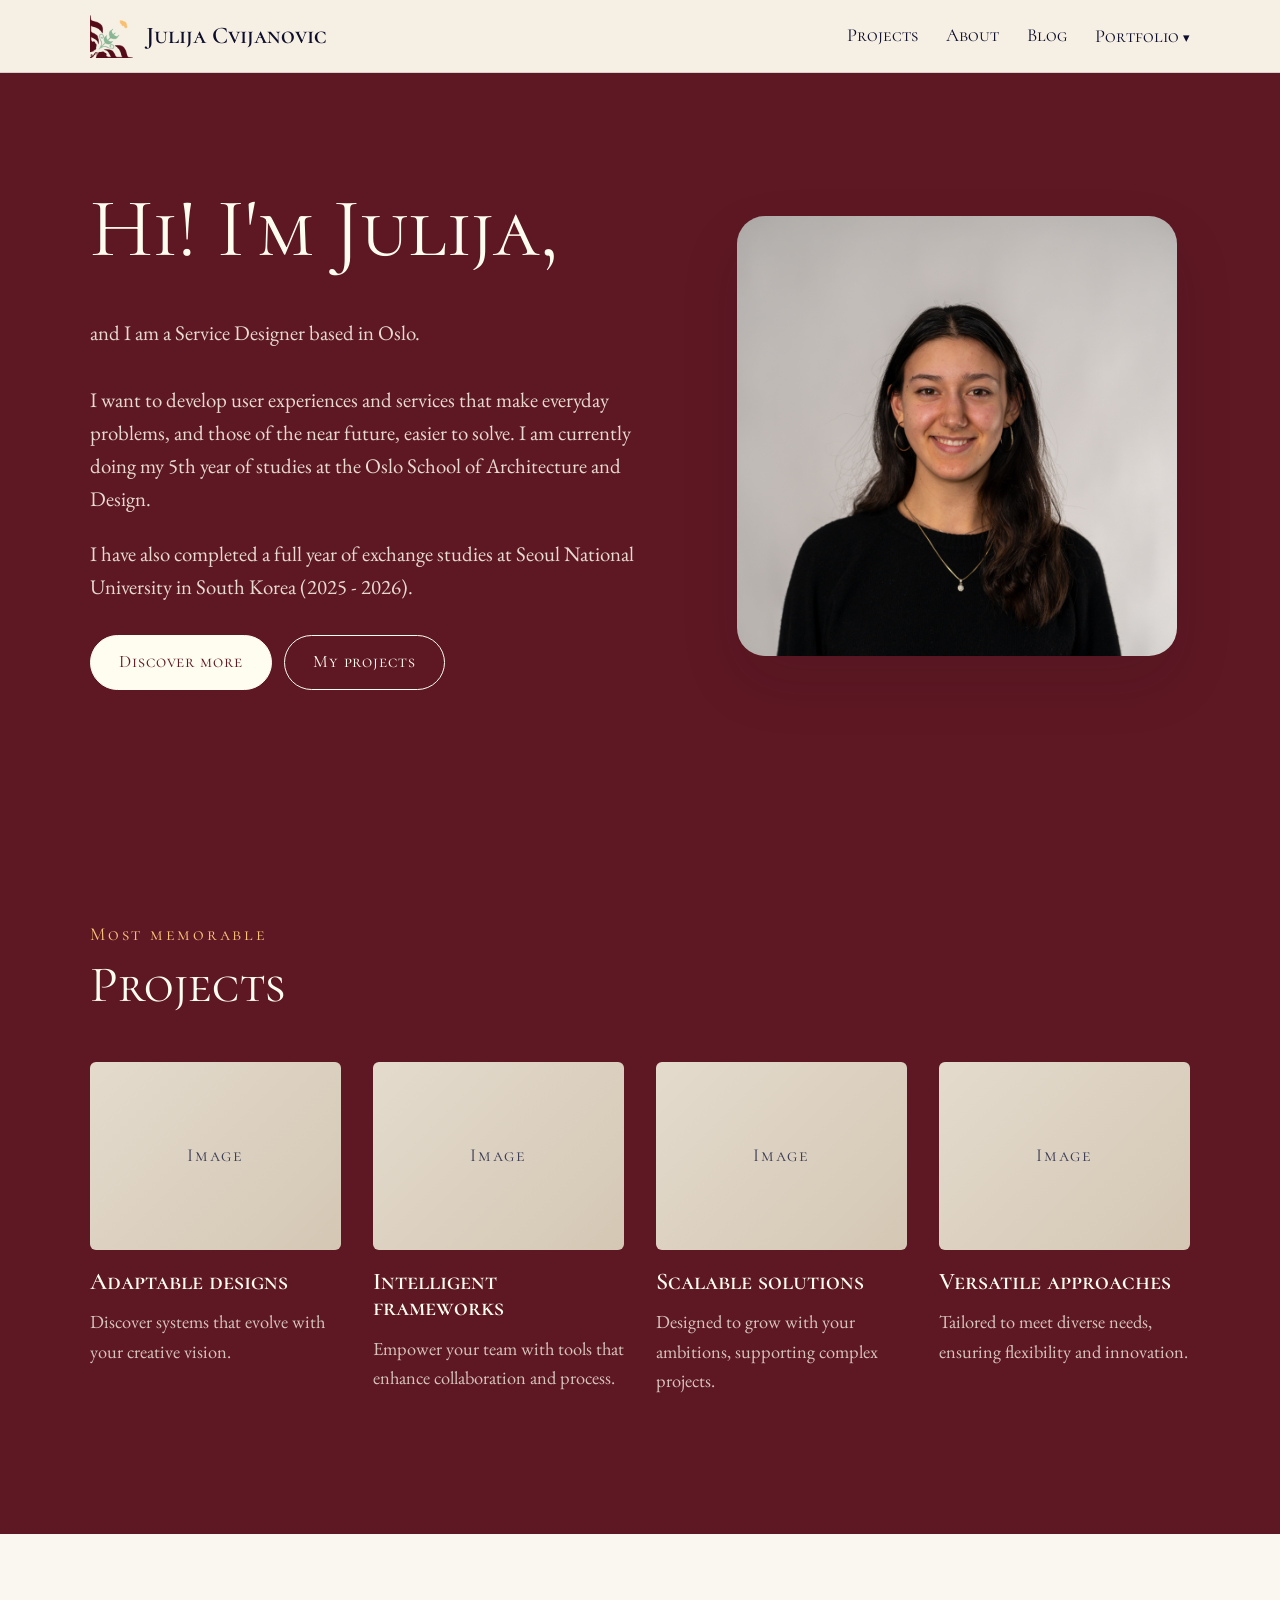
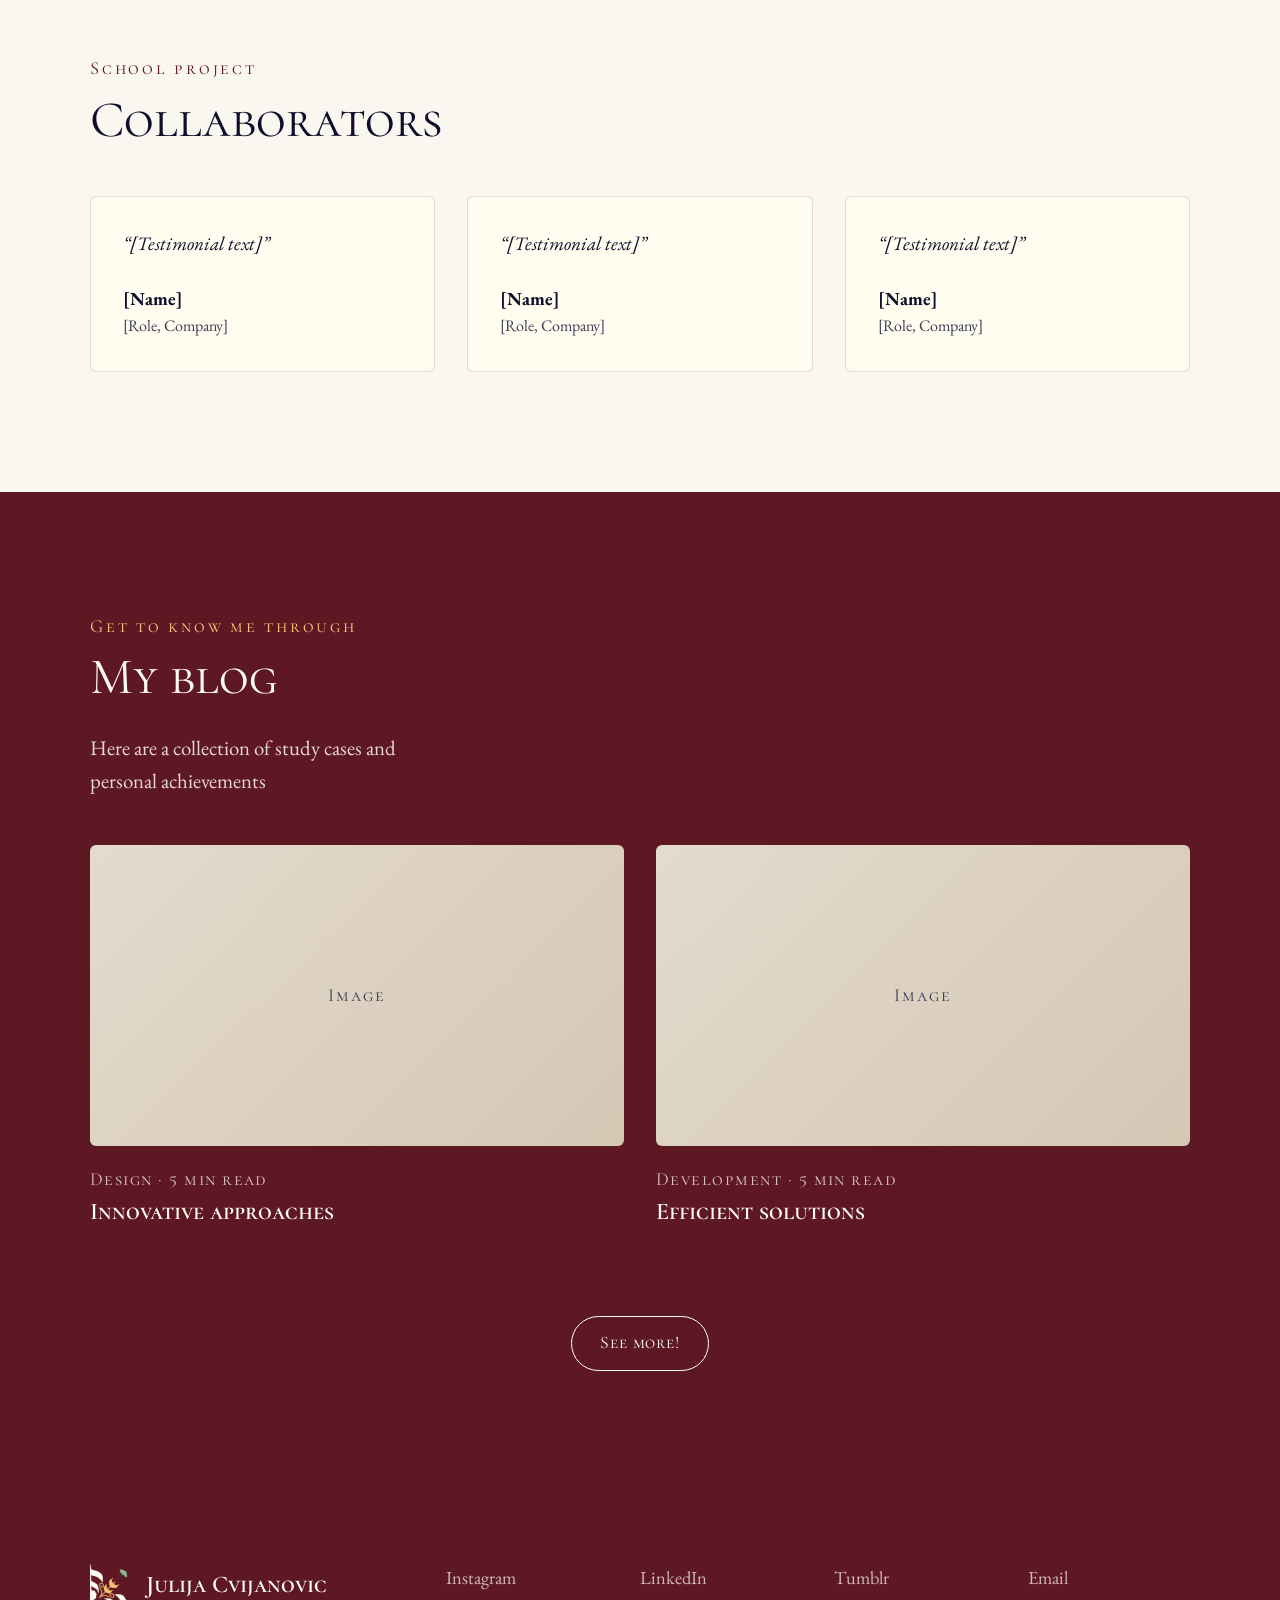
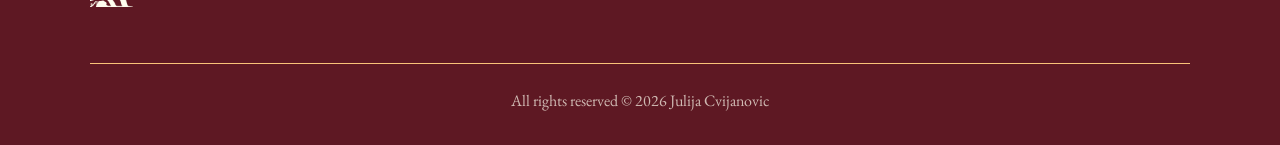
==== index.html @ ca5da6e6 "Homepage changes" ====
<!DOCTYPE html>
<html lang="en">

<head>
  <title>Julija Cvijanovic | Portfolio 2026</title>
  <meta charset="utf-8" />
  <meta name="viewport" content="width=device-width, initial-scale=1.0">
  <link rel="stylesheet" type="text/css" href="assets/style.css">
  <link href="https://fonts.googleapis.com/css2?family=Cormorant+SC:wght@300;400;600&family=EB+Garamond:ital,wght@0,400;0,600;1,400&display=swap" rel="stylesheet">
</head>

<body>

  <!-- NAVIGATION -->
  <header class="nav">
    <div class="container nav__inner">
      <a href="index.html" class="brand-block">
        <img src="assets/details/JUCA_Logo-Transp-Fjerdedel.png" alt="Juca logo" class="brand-mark" />
        <span class="brand-name">Julija Cvijanovic</span>
      </a>

      <button class="nav__toggle" aria-label="Open menu" aria-expanded="false" onclick="toggleMenu(this)">
        <span></span><span></span>
      </button>

      <nav class="nav__menu" id="nav-menu">
        <a href="project.html">Projects</a>
        <a href="#about">About</a>
        <a href="#blog">Blog</a>
        <div class="dropdown">
          <button class="dropdown__toggle" onclick="toggleDropdown(this)" aria-expanded="false">Portfolio <span class="caret">&#9662;</span></button>
          <div class="dropdown__list">
            <a href="#projects">Overview</a>
            <a href="#" onclick="requestDownload(); return false;">Download PDF</a>
          </div>
        </div>
      </nav>
    </div>
  </header>

  <main>

    <!-- HERO -->
    <section class="hero section--dark" id="about">
      <div class="container hero__grid">
        <div class="hero__text">
          <h1>Hi! I'm Julija,</h1>
          <p class="lead">and I am a Service Designer based in Oslo. 
            <br>
            <br>
            I want to develop user experiences and services 
            that make everyday problems, and those of the 
            near future, easier to solve. I am currently 
            doing my 5th year of studies at the Oslo School 
            of Architecture and Design. 
          </p>

          <p class="lead">I have also completed a full year of 
            exchange studies at Seoul National University 
            in South Korea (2025 - 2026).
          </p>
          <div class="btn-row">
            <a href="#projects" class="btn btn--dark">Discover more</a>
            <a href="project.html" class="btn btn--outline">My projects</a>
          </div>
        </div>
        <div class="hero__media">
          <div class="intro-portrait">
            <img src="assets/details/julijacvijanovic_photo.jpg" alt="Julija Cvijanovic" />
          </div>
        </div>
      </div>
    </section>

    <!-- PROJECTS -->
    <section class="section section--dark" id="projects">
      <div class="container">
        <p class="eyebrow">Most memorable</p>
        <h2>Projects</h2>
      
        <div class="card-grid card-grid--4">
          <article class="card">
            <div class="placeholder placeholder--card"><span>Image</span></div>
            <h3>Adaptable designs</h3>
            <p>Discover systems that evolve with your creative vision.</p>
          </article>
          <article class="card">
            <div class="placeholder placeholder--card"><span>Image</span></div>
            <h3>Intelligent frameworks</h3>
            <p>Empower your team with tools that enhance collaboration and process.</p>
          </article>
          <article class="card">
            <div class="placeholder placeholder--card"><span>Image</span></div>
            <h3>Scalable solutions</h3>
            <p>Designed to grow with your ambitions, supporting complex projects.</p>
          </article>
          <article class="card">
            <div class="placeholder placeholder--card"><span>Image</span></div>
            <h3>Versatile approaches</h3>
            <p>Tailored to meet diverse needs, ensuring flexibility and innovation.</p>
          </article>
        </div>
      </div>
    </section>

    <!-- COLLABORATOR OVERVIEW -->
    <section class="section section--tint">
      <div class="container">
        <p class="eyebrow">School project</p>
        <h2>Collaborators</h2>

        <div class="card-grid card-grid--3">
          <figure class="quote">
            <blockquote>&ldquo;[Testimonial text]&rdquo;</blockquote>
            <figcaption><strong>[Name]</strong><span>[Role, Company]</span></figcaption>
          </figure>
          <figure class="quote">
            <blockquote>&ldquo;[Testimonial text]&rdquo;</blockquote>
            <figcaption><strong>[Name]</strong><span>[Role, Company]</span></figcaption>
          </figure>
          <figure class="quote">
            <blockquote>&ldquo;[Testimonial text]&rdquo;</blockquote>
            <figcaption><strong>[Name]</strong><span>[Role, Company]</span></figcaption>
          </figure>
        </div>
      </div>
    </section>

    <!-- BLOG -->
    <section class="section section--dark" id="blog">
      <div class="container">
        <p class="eyebrow">Get to know me through</p>
        <h2>My blog</h2>
        <p class="lead">Here are a collection of study cases and personal achievements</p>

        <div class="card-grid card-grid--2">
          <article class="card card--article">
            <div class="placeholder placeholder--wide"><span>Image</span></div>
            <p class="meta">Design &middot; 5 min read</p>
            <h3>Innovative approaches</h3>
            <a href="#" class="link-arrow">Discover &rarr;</a>
          </article>
          <article class="card card--article">
            <div class="placeholder placeholder--wide"><span>Image</span></div>
            <p class="meta">Development &middot; 5 min read</p>
            <h3>Efficient solutions</h3>
            <a href="#" class="link-arrow">Explore &rarr;</a>
          </article>
        </div>

        <div class="btn-row btn-row--center">
          <a href="#blog" class="btn btn--outline">See more!</a>
        </div>
      </div>
    </section>

  </main>

  <!-- FOOTER -->
  <footer class="footer">
    <div class="container">
      <div class="footer__grid">
        <div>
          <a href="index.html" class="brand-block">
            <img src="assets/details/JUCA_Logo-Transp-Fjerdedel_W.png" alt="Juca logo" class="brand-mark" />
            <span class="brand-name">Julija Cvijanovic</span>
          </a>
        </div>
        <div>
          <a href="https://www.instagram.com/studiojuca/" target="_blank" rel="noopener noreferrer">Instagram</a>
        </div>
        <div>
          <a href="https://www.linkedin.com/in/julijacvijanovic/" target="_blank" rel="noopener noreferrer">LinkedIn</a>
        </div>
        <div>
          <a href="https://www.tumblr.com/blog/julicvijanovicstudio/" target="_blank" rel="noopener noreferrer">Tumblr</a>
        </div>
        <div>
          <a href="mailto:cvijanovicjulija@gmail.com">Email</a>
        </div>
      </div>

      <div class="footer__bottom">
        <p>All rights reserved &copy; 2026 Julija Cvijanovic</p>
      </div>
    </div>
  </footer>

  <script src="assets/script.js"></script>
</body>
</html>
---- assets/style.css ----
/* ========== TOKENS ========== */
:root {
  --chocolate-cosmos: #5E1823;
  --ivory: #FFFDEF;
  --goldilocks: #F9C379;
  --frozenwater: #BCD6BD;
  --onyx: #0E0E2C;
  --onyx-light: #3E3E56;
  --paper: #f6efe4;
  --panel: rgba(255, 255, 255, 0.42);
  --line: rgba(23, 27, 44, 0.14);
  --shadow: rgba(25, 19, 21, 0.12);
  --font-heading: 'Cormorant SC', Georgia, serif;
  --font-body: 'EB Garamond', Georgia, serif;

  --radius: 6px;
  --max: 1180px;
  --gutter: clamp(16px, 4vw, 40px);
}

/* ========== BASE ========== */
*, *::before, *::after { box-sizing: border-box; }

html { scroll-behavior: smooth; }

body {
  margin: 0;
  background: var(--paper);
  color: var(--onyx);
  font-family: var(--font-body);
  font-size: 1.15rem;
  line-height: 1.6;
}

img { max-width: 100%; display: block; }

a { color: inherit; }

h1, h2, h3, h4 {
  font-family: var(--font-heading);
  font-weight: 400;
  line-height: 1.1;
  margin: 0 0 0.5em;
}

h1 { font-size: clamp(2.8rem, 7vw, 5.2rem); }
h2 { font-size: clamp(2rem, 4.5vw, 3.2rem); }
h3 { font-size: 1.5rem; font-weight: 600; }
h4 { font-size: 1.1rem; font-weight: 600; letter-spacing: 0.05em; }

p { margin: 0 0 1em; }

.container {
  max-width: var(--max);
  margin: 0 auto;
  padding-inline: var(--gutter);
}

.section { padding-block: clamp(64px, 10vw, 120px); }
.section--tint { background: var(--panel); }

.section--dark {
  background: var(--chocolate-cosmos);
  color: var(--ivory);
}
.section--dark .eyebrow { color: var(--goldilocks); }
.section--dark .card p { color: rgba(255, 253, 239, 0.75); }
.section--dark .lead { color: rgba(255, 253, 239, 0.85); }

.section--dark .btn--dark {
  background: var(--ivory);
  border-color: var(--ivory);
  color: var(--chocolate-cosmos);
}
.section--dark .btn--dark:hover {
  background: var(--goldilocks);
  border-color: var(--goldilocks);
}
.section--dark .btn--outline {
  border-color: var(--ivory);
  color: var(--ivory);
}
.section--dark .btn--outline:hover {
  background: var(--ivory);
  color: var(--chocolate-cosmos);
}

.eyebrow {
  font-family: var(--font-heading);
  letter-spacing: 0.15em;
  color: var(--chocolate-cosmos);
  margin-bottom: 0.5rem;
}

.lead {
  font-size: 1.3rem;
  color: var(--onyx-light);
  max-width: 34ch;
}

/* ========== BUTTONS ========== */
.btn {
  display: inline-block;
  padding: 0.7em 1.6em;
  border-radius: 999px;
  font-family: var(--font-heading);
  font-size: 1.1rem;
  letter-spacing: 0.05em;
  text-decoration: none;
  border: 1px solid var(--onyx);
  transition: background 0.2s, color 0.2s;
}
.btn--dark { background: var(--onyx); color: var(--ivory); }
.btn--dark:hover { background: var(--chocolate-cosmos); border-color: var(--chocolate-cosmos); }
.btn--outline { background: transparent; color: var(--onyx); }
.btn--outline:hover { background: var(--onyx); color: var(--ivory); }

.btn-row { display: flex; flex-wrap: wrap; gap: 12px; margin-top: 2rem; }
.btn-row--center { justify-content: center; margin-top: 3rem; }

.link-arrow {
  font-family: var(--font-heading);
  text-decoration: none;
  color: var(--chocolate-cosmos);
}
.link-arrow:hover { text-decoration: underline; }

/* ========== NAV ========== */
.nav {
  position: sticky;
  top: 0;
  z-index: 10;
  background: rgba(246, 239, 228, 0.92);
  backdrop-filter: blur(8px);
  border-bottom: 1px solid var(--line);
}

.nav__inner {
  display: flex;
  align-items: center;
  justify-content: space-between;
  min-height: 72px;
}

.nav__logo {
  font-family: var(--font-heading);
  font-size: 1.6rem;
  font-weight: 600;
  text-decoration: none;
}

.brand-block {
  display: flex;
  align-items: center;
  gap: 12px;
  text-decoration: none;
  color: var(--onyx);
}

.brand-mark {
  width: 44px;
  height: 44px;
  object-fit: contain;
}

.brand-name {
  font-family: var(--font-heading);
  font-size: 1.5rem;
  font-weight: 600;
  line-height: 1;
}

.brand-block:hover .brand-name { color: var(--chocolate-cosmos); }

.nav__menu {
  display: flex;
  align-items: center;
  gap: 28px;
}

.nav__menu > a:not(.btn),
.dropdown__toggle {
  font-family: var(--font-heading);
  font-size: 1.15rem;
  text-decoration: none;
  background: none;
  border: 0;
  padding: 0;
  cursor: pointer;
  color: var(--onyx);
}
.nav__menu > a:not(.btn):hover,
.dropdown__toggle:hover { color: var(--chocolate-cosmos); }

.nav__cta { font-size: 1rem; padding: 0.5em 1.3em; }

.caret { font-size: 0.7em; }

.dropdown { position: relative; }

.dropdown__list {
  display: none;
  position: absolute;
  top: calc(100% + 12px);
  left: 50%;
  transform: translateX(-50%);
  min-width: 170px;
  background: var(--ivory);
  border: 1px solid var(--line);
  border-radius: var(--radius);
  padding: 8px 0;
  box-shadow: 0 10px 30px var(--shadow);
}
.dropdown.is-open .dropdown__list { display: block; }

.dropdown__list a {
  display: block;
  padding: 8px 18px;
  text-decoration: none;
}
.dropdown__list a:hover { background: var(--panel); }

.nav__toggle {
  display: none;
  background: none;
  border: 0;
  width: 36px;
  height: 36px;
  cursor: pointer;
  padding: 0;
}
.nav__toggle span {
  display: block;
  height: 1.5px;
  background: var(--onyx);
  margin: 7px 4px;
  transition: transform 0.2s;
}
.nav__toggle[aria-expanded="true"] span:first-child { transform: translateY(4.5px) rotate(45deg); }
.nav__toggle[aria-expanded="true"] span:last-child { transform: translateY(-4px) rotate(-45deg); }

/* ========== HERO ========== */
.hero { padding-block: clamp(56px, 9vw, 110px); }

.hero__grid {
  display: grid;
  grid-template-columns: 1.2fr 1fr;
  align-items: center;
  gap: clamp(32px, 6vw, 80px);
}

.tags {
  list-style: none;
  padding: 0;
  margin: 1.5rem 0 0;
  display: flex;
  flex-wrap: wrap;
  gap: 10px;
}
.tags li {
  font-family: var(--font-heading);
  padding: 0.25em 1em;
  border: 1px solid var(--line);
  border-radius: 999px;
  color: var(--onyx-light);
}

.intro-portrait {
  display: flex;
  justify-content: center;
}

.intro-portrait img {
  width: 440px;
  max-width: 100%;
  border-radius: 28px;
  box-shadow: 0 26px 60px var(--shadow);
}

/* ========== PLACEHOLDERS (swap for <img>) ========== */
.placeholder {
  display: grid;
  place-items: center;
  background: linear-gradient(135deg, #e4dbcd, #d4c7b4);
  border-radius: var(--radius);
  color: var(--onyx-light);
  font-family: var(--font-heading);
  letter-spacing: 0.1em;
}
.placeholder--phone {
  aspect-ratio: 9 / 16;
  max-width: 320px;
  margin-inline: auto;
  border-radius: 36px;
  border: 10px solid var(--onyx);
}
.placeholder--card { aspect-ratio: 4 / 3; margin-bottom: 1.2rem; }
.placeholder--wide { aspect-ratio: 16 / 9; margin-bottom: 1.2rem; }

/* ========== CARDS ========== */
.card-grid {
  display: grid;
  gap: clamp(20px, 3vw, 32px);
  margin-top: 3rem;
}
.card-grid--4 { grid-template-columns: repeat(4, 1fr); }
.card-grid--3 { grid-template-columns: repeat(3, 1fr); }
.card-grid--2 { grid-template-columns: repeat(2, 1fr); }

.card p { color: var(--onyx-light); }

.meta {
  font-family: var(--font-heading);
  letter-spacing: 0.08em;
  color: var(--chocolate-cosmos);
  margin-bottom: 0.3rem;
}

/* ========== TESTIMONIALS ========== */
.quote {
  margin: 0;
  padding: 2rem;
  background: var(--ivory);
  border-radius: var(--radius);
  border: 1px solid var(--line);
  display: flex;
  flex-direction: column;
  justify-content: space-between;
  gap: 1.5rem;
}
.quote blockquote {
  margin: 0;
  font-style: italic;
  font-size: 1.2rem;
}
.quote figcaption { display: flex; flex-direction: column; }
.quote figcaption span { color: var(--onyx-light); font-size: 1rem; }

/* ========== FOOTER ========== */
.footer {
  background: var(--chocolate-cosmos);
  color: var(--paper);
  padding-block: 72px 32px;
}

.footer__grid {
  display: grid;
  grid-template-columns: 2fr repeat(4, 1fr);
  gap: 32px;
}
.footer__grid a:not(.brand-block) {
  display: block;
  text-decoration: none;
  color: rgba(255, 253, 239, 0.7);
  margin-bottom: 0.4rem;
}
.footer__grid a:hover { color: var(--ivory); }

.footer__col--right { text-align: right; }

.footer .brand-block { color: var(--ivory); }
.footer .brand-block:hover .brand-name { color: var(--goldilocks); }

.footer__bottom {
  display: flex;
  flex-direction: column;
  align-items: center;
  text-align: center;
  gap: 16px;
  margin-top: 56px;
  padding-top: 24px;
  border-top: 1px solid var(--goldilocks);
  font-size: 1rem;
  color: rgba(255, 253, 239, 0.7);
}
.footer__bottom p { margin: 0; }

.socials { display: flex; flex-wrap: wrap; justify-content: center; gap: 20px; }
.socials a { text-decoration: none; }
.socials a:hover { color: var(--ivory); }

/* ========== PROJECT PAGE ========== */
.project-hero { padding-block: clamp(48px, 8vw, 96px) 0; }
.project-hero .link-arrow { display: inline-block; margin-bottom: 2rem; }
.project-hero .lead { max-width: 46ch; }
.hero__text .lead { max-width: none; }

.project-meta {
  display: grid;
  grid-template-columns: repeat(4, 1fr);
  gap: 24px;
  margin: 3rem 0;
  padding-top: 1.5rem;
  border-top: 1px solid var(--line);
}
.project-meta dt {
  font-family: var(--font-heading);
  letter-spacing: 0.1em;
  color: var(--chocolate-cosmos);
}
.project-meta dd { margin: 0; }

.placeholder--cover { aspect-ratio: 16 / 8; }
.placeholder--square { aspect-ratio: 1; }

.feature-grid {
  display: grid;
  grid-template-columns: repeat(3, 1fr);
  gap: 40px 32px;
  margin-top: 3rem;
}
.feature {
  padding-top: 1.2rem;
  border-top: 1px solid var(--line);
}
.feature__num {
  display: block;
  font-family: var(--font-heading);
  color: var(--chocolate-cosmos);
  margin-bottom: 0.6rem;
}
.feature p { color: var(--onyx-light); }

.gallery {
  display: grid;
  grid-template-columns: repeat(4, 1fr);
  gap: 16px;
  margin-top: 3rem;
}

.gallery--mosaic {
  grid-template-columns: 2fr 1fr 1fr;
  grid-template-rows: repeat(2, minmax(180px, 22vw));
}
.gallery--mosaic > :first-child { grid-row: span 2; }
.gallery--mosaic > :last-child { grid-column: span 2; }

.split {
  display: grid;
  grid-template-columns: 1.4fr 1fr;
  align-items: end;
  gap: 32px;
  margin-bottom: 3rem;
}

.next-project {
  border-top: 1px solid var(--line);
}
.next-project__link {
  display: block;
  padding-block: clamp(48px, 8vw, 96px);
  text-decoration: none;
}
.next-project__title {
  display: block;
  font-family: var(--font-heading);
  font-size: clamp(2rem, 5vw, 3.6rem);
  transition: color 0.2s;
}
.next-project__link:hover .next-project__title { color: var(--chocolate-cosmos); }

/* ========== RESPONSIVE ========== */
@media (max-width: 960px) {
  .card-grid--4 { grid-template-columns: repeat(2, 1fr); }
  .card-grid--3 { grid-template-columns: 1fr; }
  .feature-grid { grid-template-columns: repeat(2, 1fr); }
  .gallery { grid-template-columns: repeat(2, 1fr); }
  .project-meta { grid-template-columns: repeat(2, 1fr); }
  .footer__grid { grid-template-columns: repeat(3, 1fr); }
  .footer__grid > div:first-child { grid-column: 1 / -1; }
}

@media (max-width: 760px) {
  .nav__toggle { display: block; }

  .nav__menu {
    display: none;
    position: absolute;
    top: 100%;
    left: 0;
    right: 0;
    flex-direction: column;
    align-items: flex-start;
    gap: 18px;
    padding: 24px var(--gutter) 32px;
    background: var(--paper);
    border-bottom: 1px solid var(--line);
  }
  .nav__menu.is-open { display: flex; }

  .dropdown__list {
    position: static;
    transform: none;
    box-shadow: none;
    margin-top: 8px;
  }

  .hero__grid,
  .split,
  .card-grid--2 { grid-template-columns: 1fr; }

  .gallery--mosaic {
    grid-template-columns: 1fr 1fr;
    grid-template-rows: none;
    grid-auto-rows: 160px;
  }
  .gallery--mosaic > :first-child { grid-row: span 1; grid-column: span 2; }
}

@media (max-width: 480px) {
  .card-grid--4,
  .feature-grid { grid-template-columns: 1fr; }
  .footer__grid { grid-template-columns: 1fr 1fr; }
}
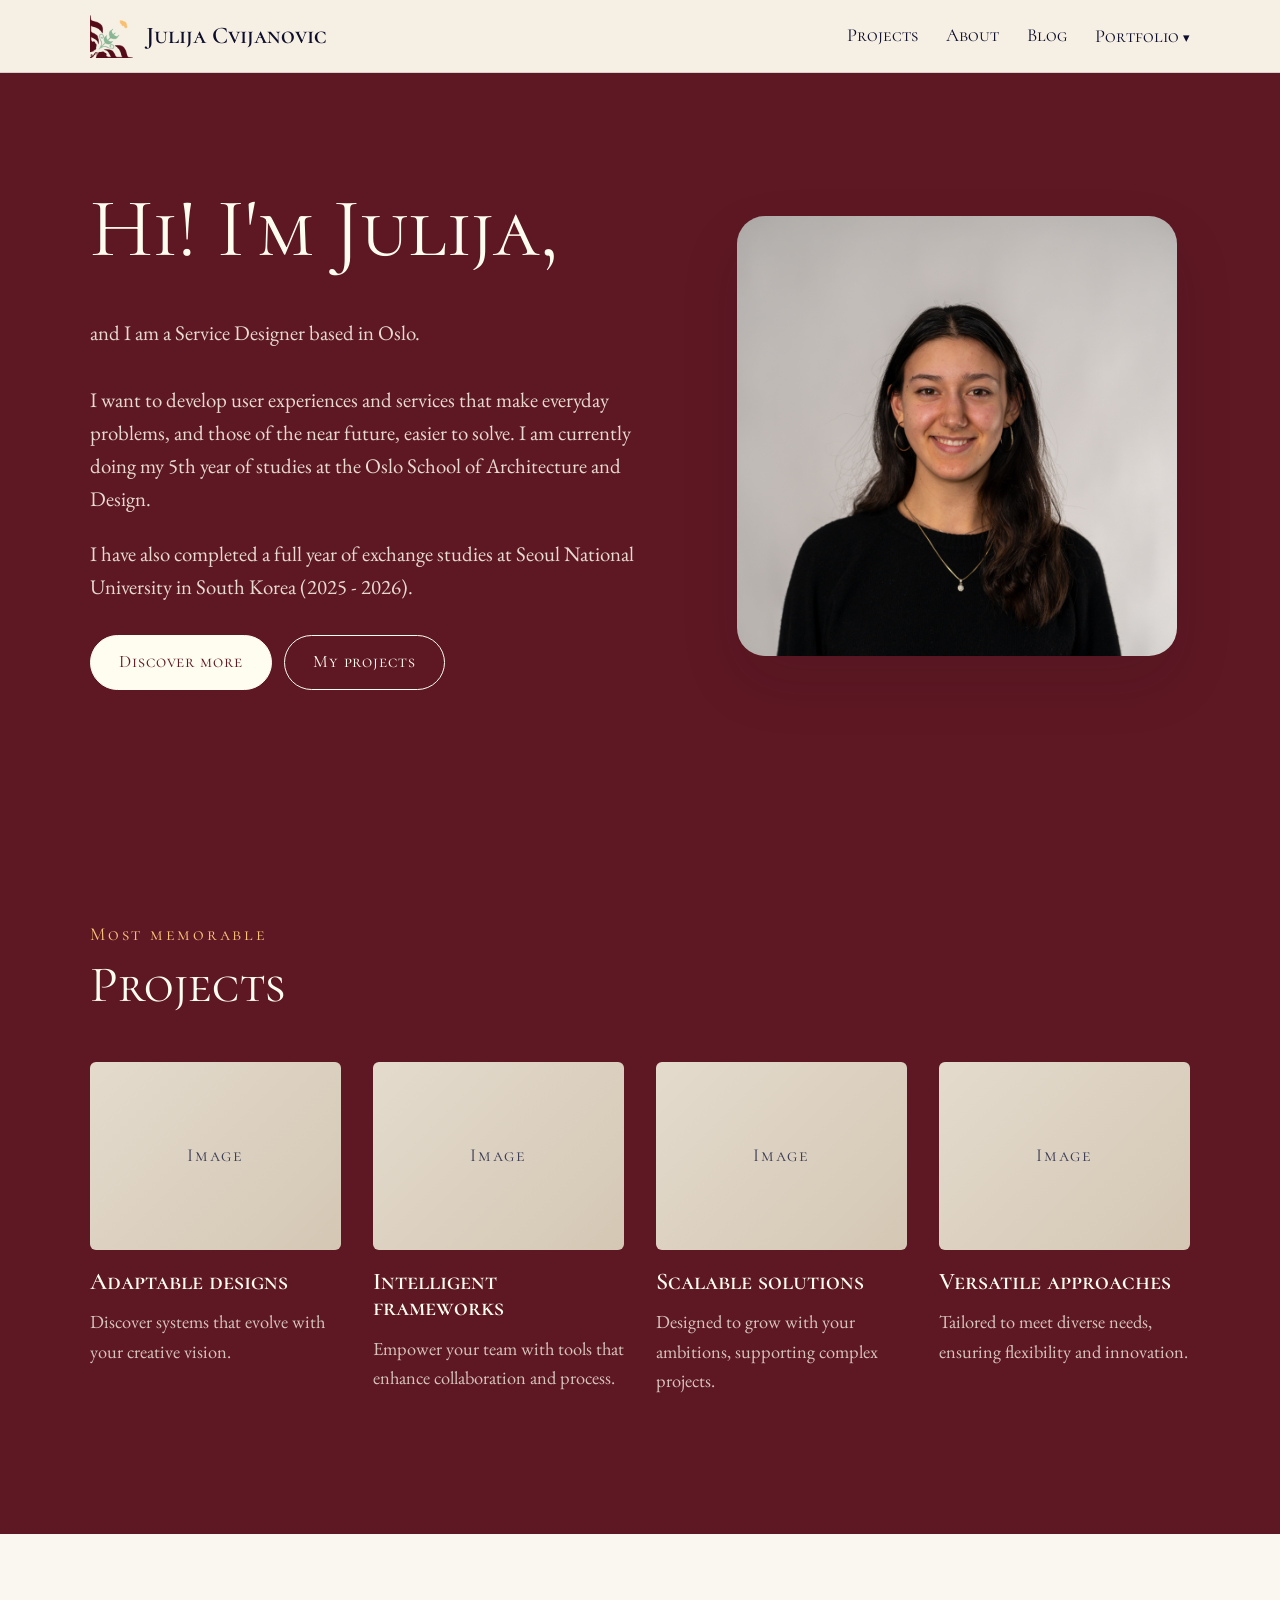
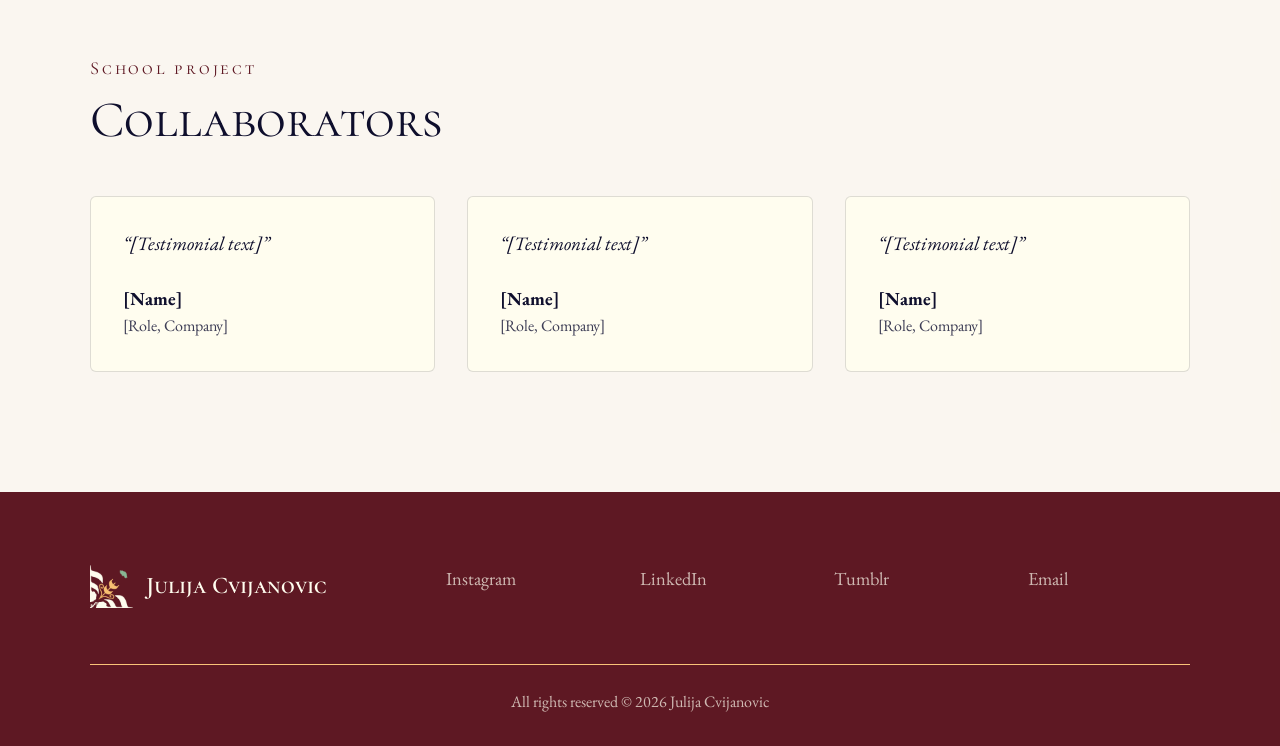
==== commit f9cd1b8d: "Homepage changes" ====
--- a/index.html
+++ b/index.html
@@ -126,7 +126,9 @@
       </div>
     </section>
 
+    
     <!-- BLOG -->
+    <!-- 
     <section class="section section--dark" id="blog">
       <div class="container">
         <p class="eyebrow">Get to know me through</p>
@@ -152,7 +154,8 @@
           <a href="#blog" class="btn btn--outline">See more!</a>
         </div>
       </div>
-    </section>
+    </section> 
+    -->
 
   </main>
 
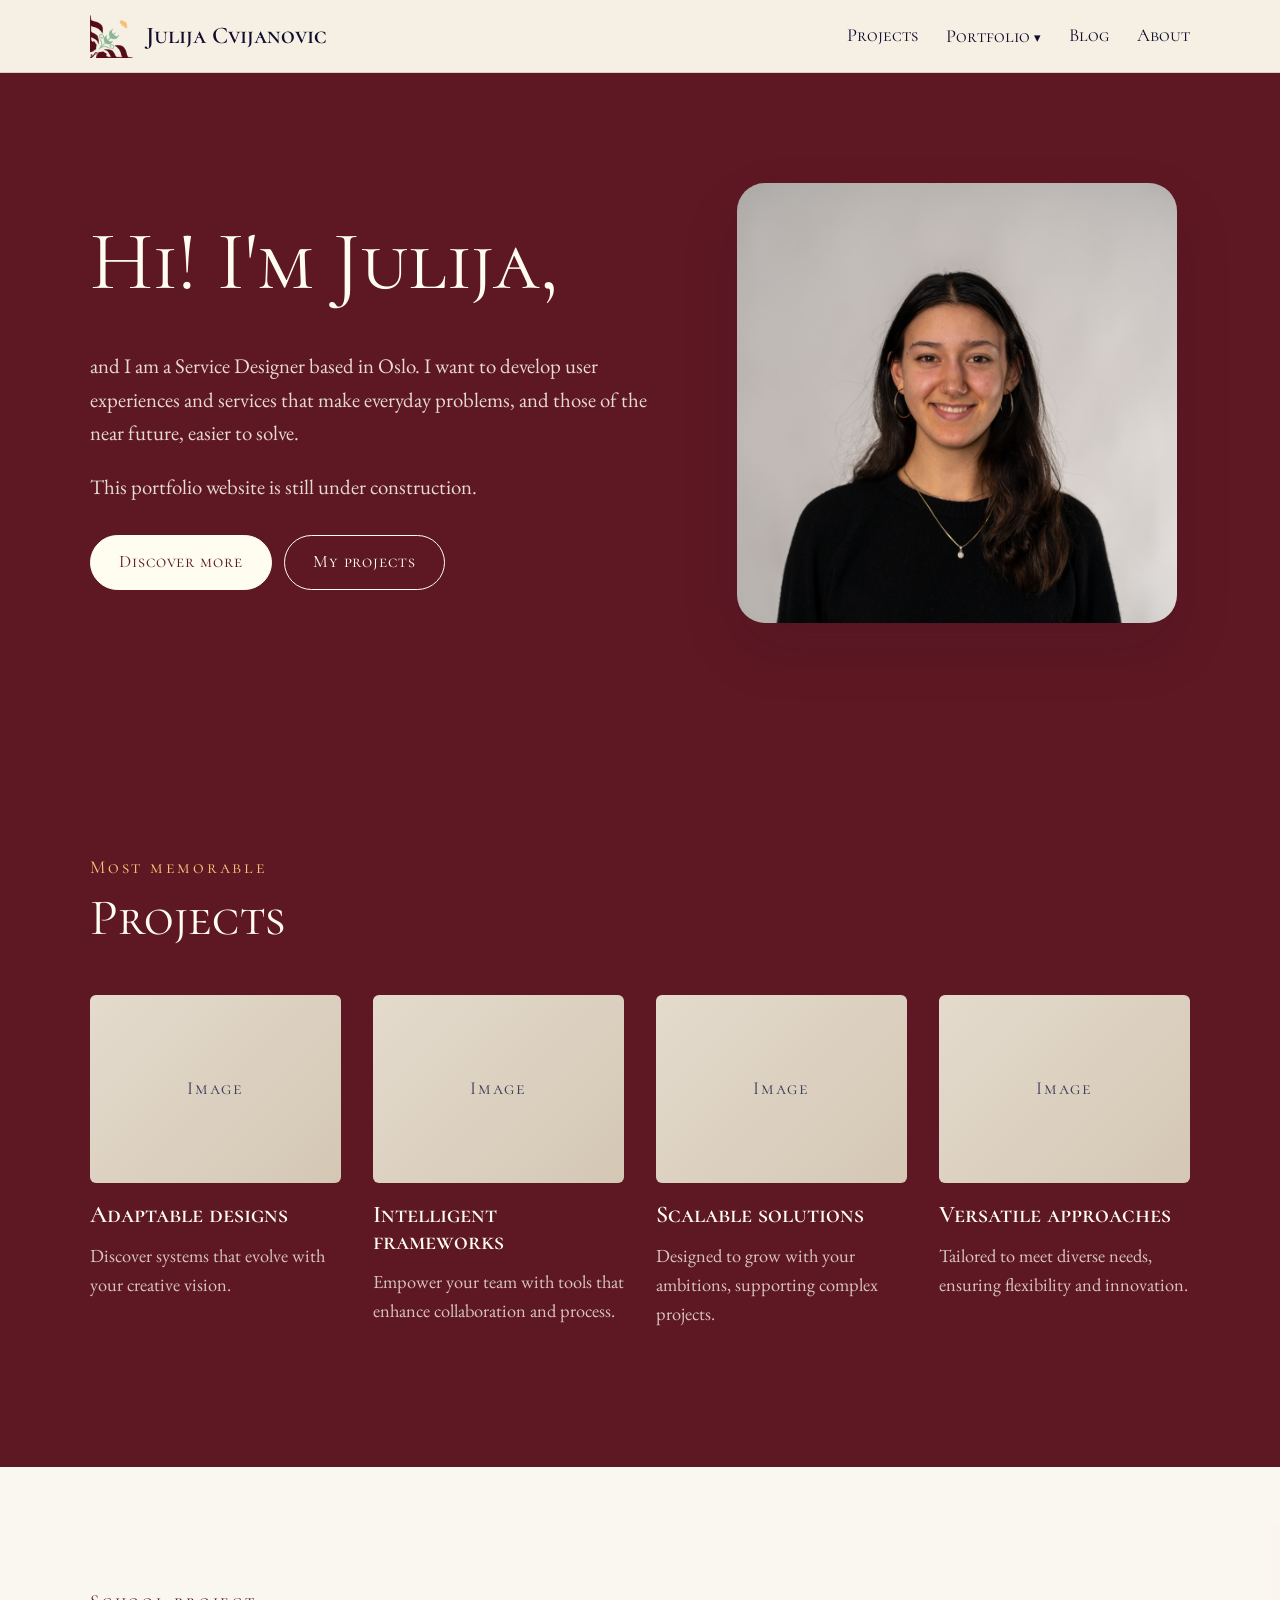
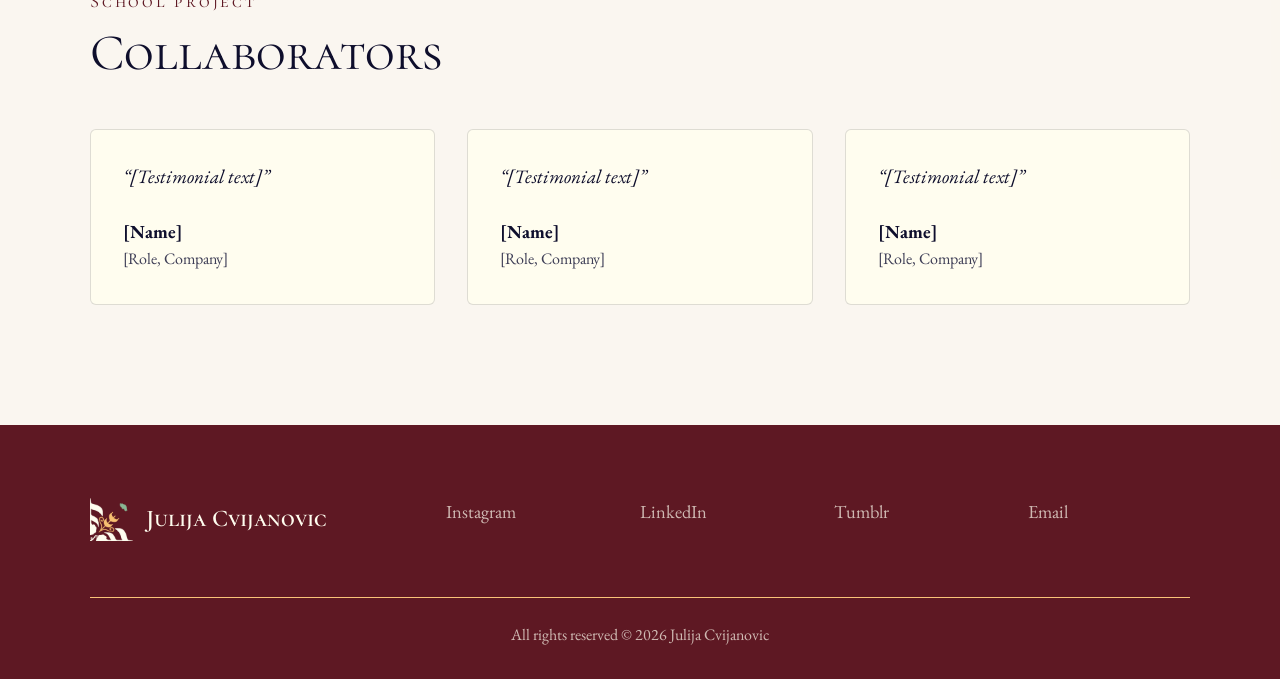
==== commit 9216a8c7: "Project sites" ====
--- a/index.html
+++ b/index.html
@@ -24,9 +24,7 @@
       </button>
 
       <nav class="nav__menu" id="nav-menu">
-        <a href="project.html">Projects</a>
-        <a href="#about">About</a>
-        <a href="#blog">Blog</a>
+        <a href="projectoverview.html">Projects</a>
         <div class="dropdown">
           <button class="dropdown__toggle" onclick="toggleDropdown(this)" aria-expanded="false">Portfolio <span class="caret">&#9662;</span></button>
           <div class="dropdown__list">
@@ -34,6 +32,8 @@
             <a href="#" onclick="requestDownload(); return false;">Download PDF</a>
           </div>
         </div>
+        <a href="#blog">Blog</a>
+        <a href="#about">About</a>
       </nav>
     </div>
   </header>
@@ -45,23 +45,18 @@
       <div class="container hero__grid">
         <div class="hero__text">
           <h1>Hi! I'm Julija,</h1>
-          <p class="lead">and I am a Service Designer based in Oslo. 
-            <br>
-            <br>
+          <p class="lead">and I am a Service Designer based in Oslo.
             I want to develop user experiences and services 
             that make everyday problems, and those of the 
-            near future, easier to solve. I am currently 
-            doing my 5th year of studies at the Oslo School 
-            of Architecture and Design. 
+            near future, easier to solve. 
           </p>
 
-          <p class="lead">I have also completed a full year of 
-            exchange studies at Seoul National University 
-            in South Korea (2025 - 2026).
+          <p class="lead">This portfolio website is still 
+            under construction.
           </p>
           <div class="btn-row">
             <a href="#projects" class="btn btn--dark">Discover more</a>
-            <a href="project.html" class="btn btn--outline">My projects</a>
+            <a href="projectoverview.html" class="btn btn--outline">My projects</a>
           </div>
         </div>
         <div class="hero__media">
--- a/assets/style.css
+++ b/assets/style.css
@@ -66,6 +66,9 @@
 .section--dark .eyebrow { color: var(--goldilocks); }
 .section--dark .card p { color: rgba(255, 253, 239, 0.75); }
 .section--dark .lead { color: rgba(255, 253, 239, 0.85); }
+.section--dark .feature { border-top-color: rgba(255, 253, 239, 0.2); }
+.section--dark .feature__num { color: var(--goldilocks); }
+.section--dark .feature p { color: rgba(255, 253, 239, 0.75); }
 
 .section--dark .btn--dark {
   background: var(--ivory);
@@ -383,6 +386,7 @@
 .project-hero { padding-block: clamp(48px, 8vw, 96px) 0; }
 .project-hero .link-arrow { display: inline-block; margin-bottom: 2rem; }
 .project-hero .lead { max-width: 46ch; }
+.project-hero--spaced { padding-bottom: clamp(24px, 4vw, 48px); }
 .hero__text .lead { max-width: none; }
 
 .project-meta {
@@ -421,6 +425,32 @@
 }
 .feature p { color: var(--onyx-light); }
 
+/* Project blocks as links (only those with an href react on hover) */
+a.feature {
+  display: block;
+  text-decoration: none;
+  color: inherit;
+}
+a.feature .placeholder,
+a.feature img { transition: transform 0.3s, box-shadow 0.3s; }
+a.feature h3 { transition: color 0.2s; }
+
+a.feature[href]:hover .placeholder,
+a.feature[href]:hover img {
+  transform: translateY(-4px);
+  box-shadow: 0 14px 30px var(--shadow);
+}
+a.feature[href]:hover h3 { color: var(--chocolate-cosmos); }
+.section--dark a.feature[href]:hover h3 { color: var(--goldilocks); }
+a.feature[href]:focus-visible {
+  outline: 2px solid var(--goldilocks);
+  outline-offset: 6px;
+}
+
+/* Space above the line matches the space between the line and the image (1.2rem) */
+.section--projects { padding-top: 1.2rem; }
+.section--projects .feature-grid { margin-top: 0; }
+
 .gallery {
   display: grid;
   grid-template-columns: repeat(4, 1fr);
@@ -434,6 +464,39 @@
 }
 .gallery--mosaic > :first-child { grid-row: span 2; }
 .gallery--mosaic > :last-child { grid-column: span 2; }
+
+/* ========== CAROUSEL ========== */
+.carousel {
+  overflow: hidden;
+  margin-top: 3rem;
+}
+
+.carousel__track {
+  display: flex;
+  width: max-content;
+  animation: carousel-scroll 45s linear infinite;
+}
+.carousel:hover .carousel__track { animation-play-state: paused; }
+
+/* Each mosaic is one panel; padding-right matches the 16px gap between images */
+.carousel .gallery--mosaic {
+  flex: 0 0 auto;
+  width: min(760px, 85vw);
+  margin: 0;
+  padding-right: 16px;
+  grid-template-columns: 2fr 1fr 1fr;
+  grid-template-rows: repeat(2, clamp(130px, 18vw, 210px));
+}
+.carousel .gallery--mosaic > :first-child { grid-row: span 2; grid-column: auto; }
+
+@keyframes carousel-scroll {
+  to { transform: translateX(-50%); }
+}
+
+@media (prefers-reduced-motion: reduce) {
+  .carousel { overflow-x: auto; }
+  .carousel__track { animation: none; }
+}
 
 .split {
   display: grid;
@@ -458,12 +521,113 @@
   transition: color 0.2s;
 }
 .next-project__link:hover .next-project__title { color: var(--chocolate-cosmos); }
+
+/* ========== CASE STUDY ========== */
+/* Label on the left, content on the right */
+.cs-row {
+  display: grid;
+  grid-template-columns: minmax(180px, 1fr) 2.4fr;
+  gap: clamp(24px, 5vw, 72px);
+  padding-block: 2.5rem;
+  border-top: 1px solid var(--line);
+}
+.cs-row:first-child { border-top: 0; padding-top: 0; }
+.cs-row h2 { font-size: clamp(1.7rem, 3vw, 2.3rem); }
+
+.cs-text { max-width: 62ch; }
+.cs-text p { color: var(--onyx-light); }
+
+.cs-list {
+  margin: 0 0 1em;
+  padding-left: 1.2em;
+  color: var(--onyx-light);
+}
+.cs-list li { margin-bottom: 0.4em; }
+
+/* Text with a small photo beside it */
+.cs-media {
+  display: grid;
+  grid-template-columns: 1.6fr 1fr;
+  align-items: start;
+  gap: clamp(20px, 4vw, 48px);
+}
+.cs-media--reverse .cs-figure { order: -1; }
+
+.cs-figure { margin: 0; }
+.cs-figure figcaption {
+  margin-top: 0.6rem;
+  font-size: 0.95rem;
+  font-style: italic;
+  color: var(--onyx-light);
+}
+
+.placeholder--small { aspect-ratio: 4 / 3; }
+.placeholder--thumb { aspect-ratio: 1; }
+
+/* Row of small photos */
+.cs-thumbs {
+  display: grid;
+  grid-template-columns: repeat(auto-fit, minmax(140px, 1fr));
+  gap: 16px;
+  margin-top: 1.5rem;
+}
+
+/* Numbered insights, text only */
+.cs-insights {
+  list-style: none;
+  counter-reset: insight;
+  display: grid;
+  grid-template-columns: repeat(2, 1fr);
+  gap: 32px 48px;
+  margin: 3rem 0 0;
+  padding: 0;
+}
+.cs-insights--3 { grid-template-columns: repeat(3, 1fr); gap: 32px; }
+.cs-insights li {
+  counter-increment: insight;
+  padding-top: 1.2rem;
+  border-top: 1px solid var(--line);
+}
+.cs-insights li::before {
+  content: counter(insight, decimal-leading-zero);
+  display: block;
+  font-family: var(--font-heading);
+  color: var(--chocolate-cosmos);
+  margin-bottom: 0.4rem;
+}
+.cs-insights p { color: var(--onyx-light); }
+
+/* Key numbers */
+.cs-stats {
+  display: grid;
+  grid-template-columns: repeat(3, 1fr);
+  gap: 32px;
+  margin-top: 3rem;
+}
+.cs-stats__num {
+  display: block;
+  font-family: var(--font-heading);
+  font-size: clamp(2.6rem, 6vw, 4rem);
+  line-height: 1;
+  margin-bottom: 0.6rem;
+}
+.section--dark .cs-stats p { color: rgba(255, 253, 239, 0.75); }
+
+.cs-quote {
+  margin: 0 0 1.5rem;
+  padding-left: 1.2rem;
+  border-left: 2px solid var(--chocolate-cosmos);
+  font-size: 1.4rem;
+  font-style: italic;
+  color: var(--onyx);
+}
 
 /* ========== RESPONSIVE ========== */
 @media (max-width: 960px) {
   .card-grid--4 { grid-template-columns: repeat(2, 1fr); }
   .card-grid--3 { grid-template-columns: 1fr; }
   .feature-grid { grid-template-columns: repeat(2, 1fr); }
+  .cs-insights--3 { grid-template-columns: repeat(2, 1fr); }
   .gallery { grid-template-columns: repeat(2, 1fr); }
   .project-meta { grid-template-columns: repeat(2, 1fr); }
   .footer__grid { grid-template-columns: repeat(3, 1fr); }
@@ -497,7 +661,14 @@
 
   .hero__grid,
   .split,
+  .cs-row,
+  .cs-media,
+  .cs-insights,
+  .cs-stats,
   .card-grid--2 { grid-template-columns: 1fr; }
+
+  .cs-row { gap: 12px; }
+  .cs-media--reverse .cs-figure { order: 0; }
 
   .gallery--mosaic {
     grid-template-columns: 1fr 1fr;
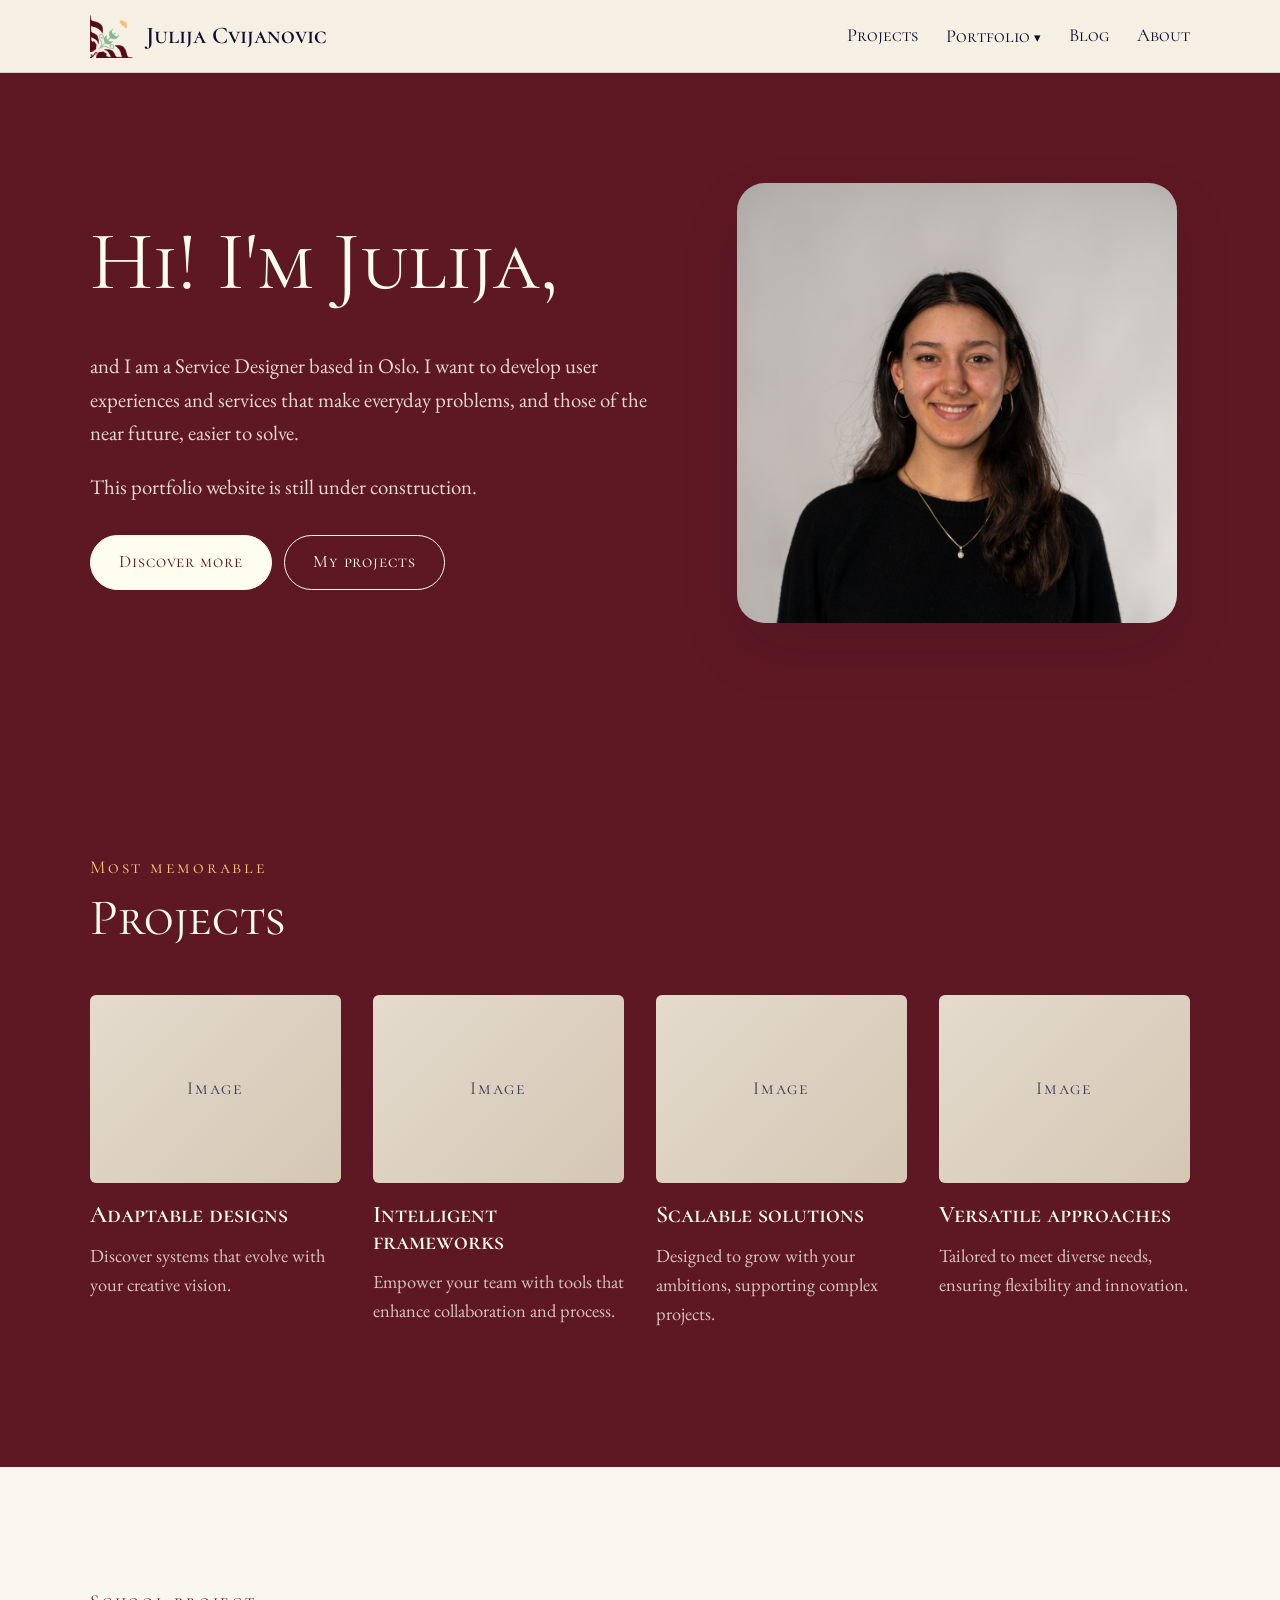
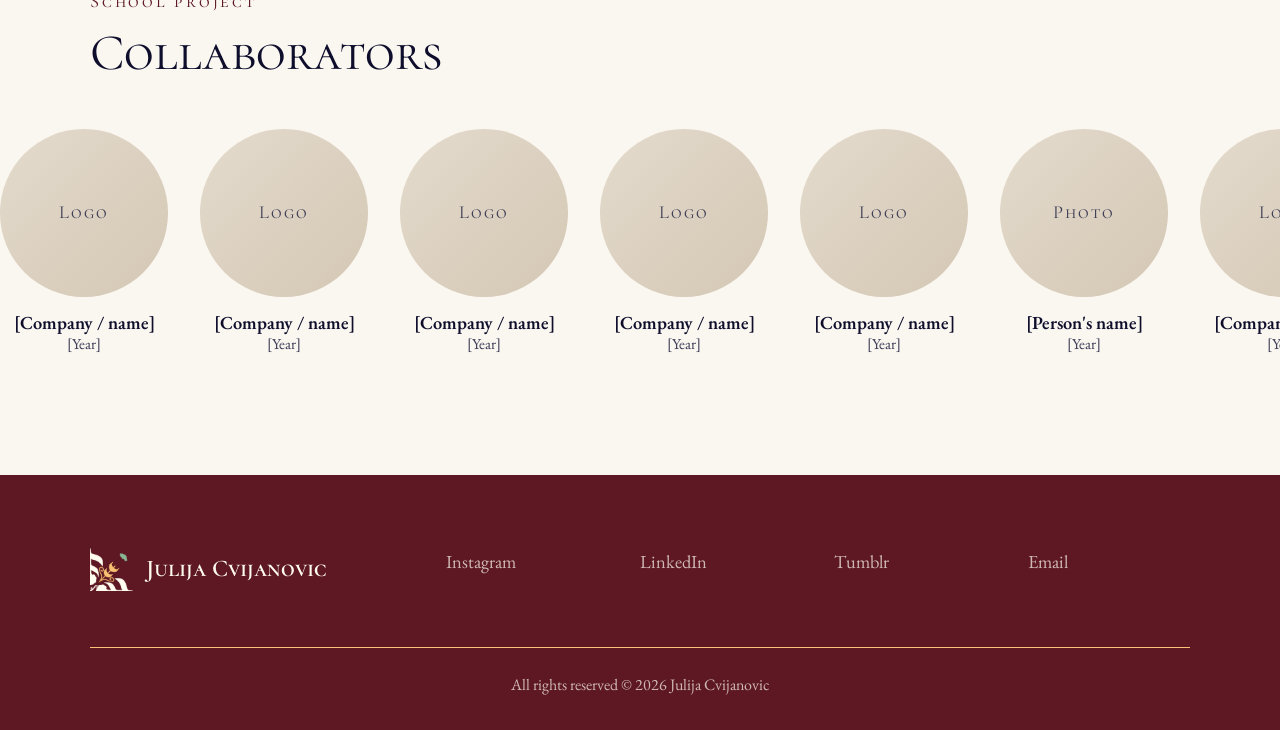
==== commit 8d589c88: "Homepage changes" ====
--- a/index.html
+++ b/index.html
@@ -103,19 +103,37 @@
       <div class="container">
         <p class="eyebrow">School project</p>
         <h2>Collaborators</h2>
-
-        <div class="card-grid card-grid--3">
-          <figure class="quote">
-            <blockquote>&ldquo;[Testimonial text]&rdquo;</blockquote>
-            <figcaption><strong>[Name]</strong><span>[Role, Company]</span></figcaption>
-          </figure>
-          <figure class="quote">
-            <blockquote>&ldquo;[Testimonial text]&rdquo;</blockquote>
-            <figcaption><strong>[Name]</strong><span>[Role, Company]</span></figcaption>
-          </figure>
-          <figure class="quote">
-            <blockquote>&ldquo;[Testimonial text]&rdquo;</blockquote>
-            <figcaption><strong>[Name]</strong><span>[Role, Company]</span></figcaption>
+      </div>
+
+      <!-- Carousel: scrolls automatically, pauses on hover.
+           To add a logo/photo: replace the placeholder div with
+           <img src="assets/details/yourfile.png" alt="Company name" class="collab__photo">
+           Delete the collab__year line if the year is not needed. -->
+      <div class="carousel carousel--collab">
+        <div class="carousel__track">
+          <figure class="collab">
+            <div class="placeholder collab__photo"><span>Logo</span></div>
+            <figcaption><strong>[Company / name]</strong><span class="collab__year">[Year]</span></figcaption>
+          </figure>
+          <figure class="collab">
+            <div class="placeholder collab__photo"><span>Logo</span></div>
+            <figcaption><strong>[Company / name]</strong><span class="collab__year">[Year]</span></figcaption>
+          </figure>
+          <figure class="collab">
+            <div class="placeholder collab__photo"><span>Logo</span></div>
+            <figcaption><strong>[Company / name]</strong><span class="collab__year">[Year]</span></figcaption>
+          </figure>
+          <figure class="collab">
+            <div class="placeholder collab__photo"><span>Logo</span></div>
+            <figcaption><strong>[Company / name]</strong><span class="collab__year">[Year]</span></figcaption>
+          </figure>
+          <figure class="collab">
+            <div class="placeholder collab__photo"><span>Logo</span></div>
+            <figcaption><strong>[Company / name]</strong><span class="collab__year">[Year]</span></figcaption>
+          </figure>
+          <figure class="collab">
+            <div class="placeholder collab__photo"><span>Photo</span></div>
+            <figcaption><strong>[Person's name]</strong><span class="collab__year">[Year]</span></figcaption>
           </figure>
         </div>
       </div>
--- a/assets/style.css
+++ b/assets/style.css
@@ -489,6 +489,31 @@
 }
 .carousel .gallery--mosaic > :first-child { grid-row: span 2; grid-column: auto; }
 
+/* Collaborators: circular logos/photos with caption */
+.carousel--collab .carousel__track { animation-duration: 40s; }
+
+.collab {
+  flex: 0 0 auto;
+  width: 200px;
+  margin: 0;
+  padding-right: 32px; /* space between circles, keeps the loop seamless */
+  text-align: center;
+}
+.collab__photo {
+  width: 100%;
+  aspect-ratio: 1;
+  border-radius: 50%;
+  object-fit: cover;
+  background-color: var(--ivory);
+}
+.collab figcaption { margin-top: 0.9rem; line-height: 1.3; }
+.collab figcaption strong { display: block; font-weight: 600; }
+.collab__year {
+  display: block;
+  font-size: 0.95rem;
+  color: var(--onyx-light);
+}
+
 @keyframes carousel-scroll {
   to { transform: translateX(-50%); }
 }
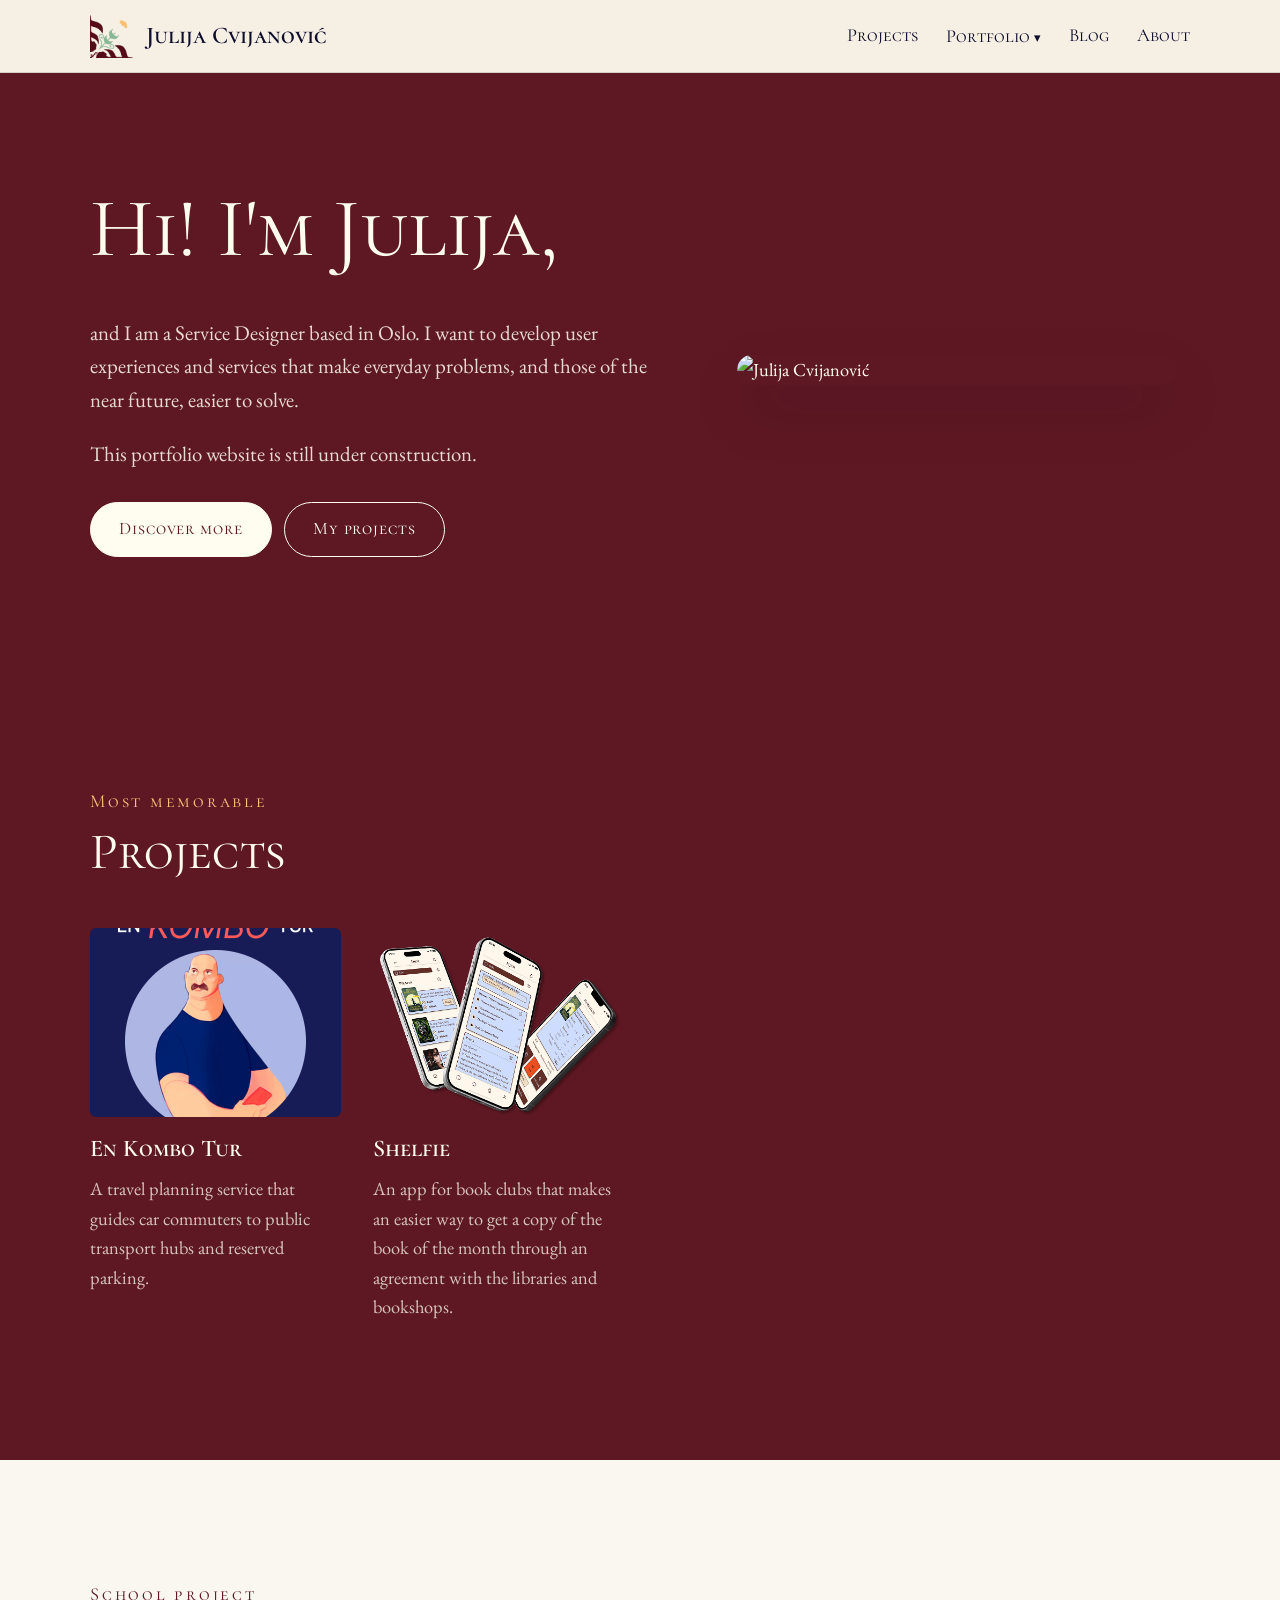
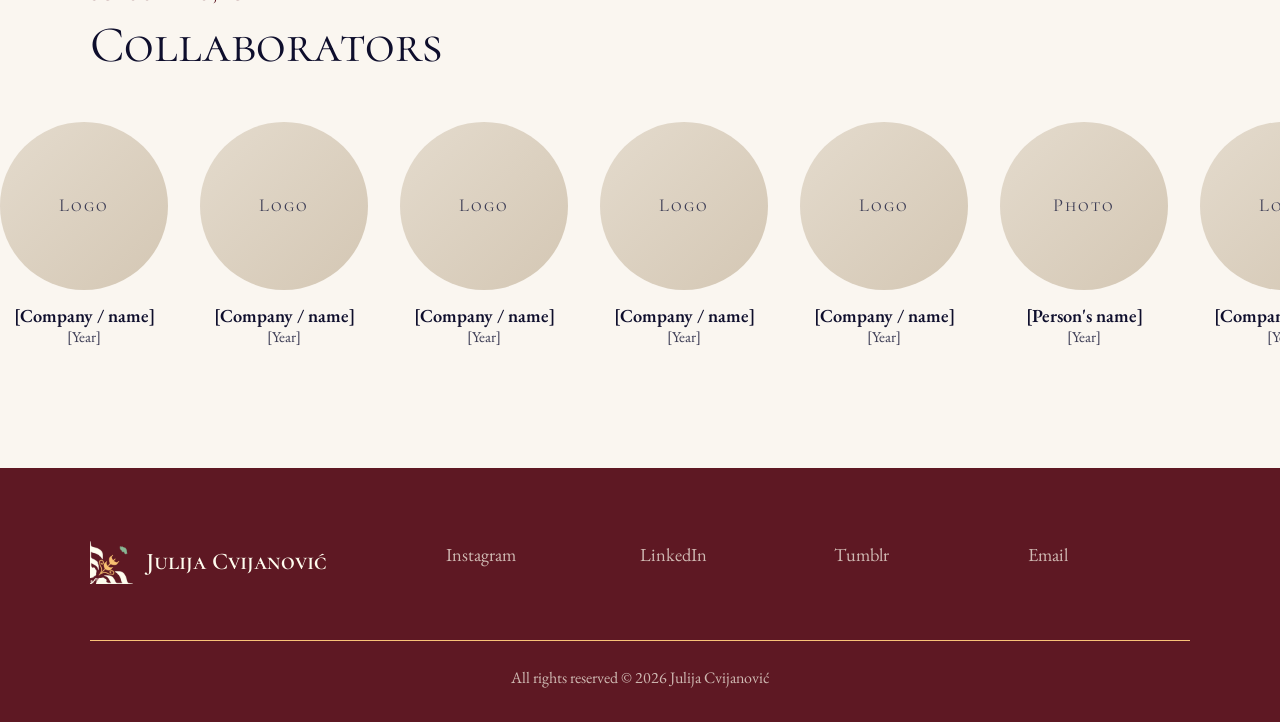
==== commit a2db425f: "Project page updates Added js-files for more automatic added information of projects." ====
--- a/index.html
+++ b/index.html
@@ -2,7 +2,7 @@
 <html lang="en">
 
 <head>
-  <title>Julija Cvijanovic | Portfolio 2026</title>
+  <title>Julija Cvijanović | Portfolio 2026</title>
   <meta charset="utf-8" />
   <meta name="viewport" content="width=device-width, initial-scale=1.0">
   <link rel="stylesheet" type="text/css" href="assets/style.css">
@@ -16,7 +16,7 @@
     <div class="container nav__inner">
       <a href="index.html" class="brand-block">
         <img src="assets/details/JUCA_Logo-Transp-Fjerdedel.png" alt="Juca logo" class="brand-mark" />
-        <span class="brand-name">Julija Cvijanovic</span>
+        <span class="brand-name">Julija Cvijanović</span>
       </a>
 
       <button class="nav__toggle" aria-label="Open menu" aria-expanded="false" onclick="toggleMenu(this)">
@@ -61,7 +61,7 @@
         </div>
         <div class="hero__media">
           <div class="intro-portrait">
-            <img src="assets/details/julijacvijanovic_photo.jpg" alt="Julija Cvijanovic" />
+            <img src="assets/details/julijaCvijanovic_photo.jpg" alt="Julija Cvijanović" />
           </div>
         </div>
       </div>
@@ -73,27 +73,16 @@
         <p class="eyebrow">Most memorable</p>
         <h2>Projects</h2>
       
-        <div class="card-grid card-grid--4">
-          <article class="card">
-            <div class="placeholder placeholder--card"><span>Image</span></div>
-            <h3>Adaptable designs</h3>
-            <p>Discover systems that evolve with your creative vision.</p>
-          </article>
-          <article class="card">
-            <div class="placeholder placeholder--card"><span>Image</span></div>
-            <h3>Intelligent frameworks</h3>
-            <p>Empower your team with tools that enhance collaboration and process.</p>
-          </article>
-          <article class="card">
-            <div class="placeholder placeholder--card"><span>Image</span></div>
-            <h3>Scalable solutions</h3>
-            <p>Designed to grow with your ambitions, supporting complex projects.</p>
-          </article>
-          <article class="card">
-            <div class="placeholder placeholder--card"><span>Image</span></div>
-            <h3>Versatile approaches</h3>
-            <p>Tailored to meet diverse needs, ensuring flexibility and innovation.</p>
-          </article>
+        <!-- Cards are made from assets/projects.js (projects with featured: true).
+             Change the card below to change how every card looks. -->
+        <div class="card-grid card-grid--4" data-projects="featured">
+          <template>
+            <a class="card" data-field="page">
+              <img class="card__img" data-field="teaser">
+              <h3 data-field="title"></h3>
+              <p data-field="summary"></p>
+            </a>
+          </template>
         </div>
       </div>
     </section>
@@ -179,29 +168,30 @@
         <div>
           <a href="index.html" class="brand-block">
             <img src="assets/details/JUCA_Logo-Transp-Fjerdedel_W.png" alt="Juca logo" class="brand-mark" />
-            <span class="brand-name">Julija Cvijanovic</span>
+            <span class="brand-name">Julija Cvijanović</span>
           </a>
         </div>
         <div>
           <a href="https://www.instagram.com/studiojuca/" target="_blank" rel="noopener noreferrer">Instagram</a>
         </div>
         <div>
-          <a href="https://www.linkedin.com/in/julijacvijanovic/" target="_blank" rel="noopener noreferrer">LinkedIn</a>
+          <a href="https://www.linkedin.com/in/julijaCvijanovic/" target="_blank" rel="noopener noreferrer">LinkedIn</a>
         </div>
         <div>
-          <a href="https://www.tumblr.com/blog/julicvijanovicstudio/" target="_blank" rel="noopener noreferrer">Tumblr</a>
+          <a href="https://www.tumblr.com/blog/juliCvijanovicstudio/" target="_blank" rel="noopener noreferrer">Tumblr</a>
         </div>
         <div>
-          <a href="mailto:cvijanovicjulija@gmail.com">Email</a>
+          <a href="mailto:Cvijanovicjulija@gmail.com">Email</a>
         </div>
       </div>
 
       <div class="footer__bottom">
-        <p>All rights reserved &copy; 2026 Julija Cvijanovic</p>
+        <p>All rights reserved &copy; 2026 Julija Cvijanović</p>
       </div>
     </div>
   </footer>
 
+  <script src="assets/projects.js"></script>
   <script src="assets/script.js"></script>
 </body>
 </html>
--- a/assets/style.css
+++ b/assets/style.css
@@ -312,6 +312,34 @@
 
 .card p { color: var(--onyx-light); }
 
+/* Card image (same size as .placeholder--card) */
+.card__img {
+  width: 100%;
+  aspect-ratio: 4 / 3;
+  object-fit: cover;
+  border-radius: var(--radius);
+  margin-bottom: 1.2rem;
+}
+
+/* Cards as links (only those with an href react on hover) */
+a.card {
+  display: block;
+  text-decoration: none;
+  color: inherit;
+}
+a.card img { transition: transform 0.3s, box-shadow 0.3s; }
+a.card h3 { transition: color 0.2s; }
+a.card[href]:hover img {
+  transform: translateY(-4px);
+  box-shadow: 0 14px 30px var(--shadow);
+}
+a.card[href]:hover h3 { color: var(--chocolate-cosmos); }
+.section--dark a.card[href]:hover h3 { color: var(--goldilocks); }
+a.card[href]:focus-visible {
+  outline: 2px solid var(--goldilocks);
+  outline-offset: 6px;
+}
+
 .meta {
   font-family: var(--font-heading);
   letter-spacing: 0.08em;
@@ -582,7 +610,7 @@
 .cs-figure figcaption {
   margin-top: 0.6rem;
   font-size: 0.95rem;
-  font-style: italic;
+  font-style: bold;
   color: var(--onyx-light);
 }
 
@@ -708,3 +736,116 @@
   .feature-grid { grid-template-columns: 1fr; }
   .footer__grid { grid-template-columns: 1fr 1fr; }
 }
+
+/* ========== PROJECT TEASER ========== */
+.text-block {
+  max-width: 65ch;
+  margin-top: 1rem;
+}
+
+/* Real images in the project teaser layout (_layouts/project-teaser.html) */
+.teaser-cover {
+  width: 100%;
+  aspect-ratio: 16 / 8;
+  object-fit: cover;
+  border-radius: var(--radius);
+}
+.teaser-gallery-img {
+  width: 100%;
+  height: 100%;
+  object-fit: cover;
+  border-radius: var(--radius);
+}
+.text-block p + p { margin-top: 1em; }
+
+/* ========== FULL-WIDTH COLOUR BAND (e.g. behind a cover photo) ==========
+   Usage: <div class="cover-band" style="--band-color: #181C56;"> <div class="container"><img ...></div> </div>
+   The band lines up with the page's content column (same side spacing as the text),
+   and the image scales down on smaller screens. */
+.cover-band {
+  background: var(--band-color, #181C56);
+  width: min(100% - 2 * var(--gutter), var(--max) - 2 * var(--gutter));
+  margin-inline: auto;
+  margin-top: clamp(24px, 4vw, 48px);
+  border-radius: var(--radius);
+  overflow: hidden;
+}
+.cover-band > .container { padding-inline: 0; }
+.cover-band img {
+  display: block;
+  width: auto;
+  max-width: 100%;
+  height: auto;
+  margin-inline: auto;
+}
+
+/* ========== TEXT + SQUARE IMAGE SIDE BY SIDE ==========
+   Text on the left, a 1:1 image filling the remaining width on the right.
+   Stacks (text first, image below) on screens narrower than 760px. */
+.intro-split {
+  display: grid;
+  grid-template-columns: minmax(0, 65ch) 1fr;
+  gap: clamp(20px, 4vw, 48px);
+  align-items: start;
+  margin-top: 1rem;
+}
+.intro-split > .text-block { margin-top: 0; }
+.intro-split > .placeholder,
+.intro-split__img {
+  width: 100%;
+  aspect-ratio: 1;
+  object-fit: cover;
+  border-radius: var(--radius);
+}
+@media (max-width: 760px) {
+  .intro-split { grid-template-columns: 1fr; }
+}
+/* Lead text inside a split (e.g. project hero): let it use the whole left column */
+.intro-split > .lead { max-width: none; margin: 0; }
+/* Smaller image variant: add "intro-split--small" next to "intro-split".
+   The image is at most 260px wide (change the number to resize it). */
+.intro-split--small {
+  --split-img-size: 260px;
+  grid-template-columns: minmax(0, 1fr) minmax(0, var(--split-img-size));
+}
+.intro-split--small > .placeholder,
+.intro-split--small > .intro-split__img { max-width: var(--split-img-size); }
+@media (max-width: 760px) {
+  .intro-split--small { grid-template-columns: 1fr; --split-img-size: 200px; }
+}
+/* In the project hero the split starts at the very top (year label), so no extra top margin */
+.project-hero .intro-split { margin-top: 0; }
+
+/* Photo description under a cover band. Wrap the band in <figure class="cover-figure"> and add <figcaption> after it. */
+.cover-figure { margin: 0; }
+.cover-figure figcaption {
+  width: min(100% - 2 * var(--gutter), var(--max) - 2 * var(--gutter));
+  margin: 0.6rem auto 0;
+  font-size: 0.95rem;
+  font-style: bold;
+  color: var(--onyx-light);
+}
+
+/* ========== MOSAIC: FIRST IMAGE SHOWN UNCROPPED ==========
+   Add "gallery--fit-first" next to "gallery gallery--mosaic".
+   The gallery height is locked; the first image keeps its own proportions and its
+   column takes exactly the width it needs. The other images fill the remaining space. */
+.gallery--fit-first {
+  --row: clamp(180px, 22vw, 300px);   /* height of one row (two rows tall in total) */
+  grid-template-columns: auto 1fr 1fr;
+  grid-template-rows: repeat(2, var(--row));
+}
+.gallery--fit-first > .teaser-gallery-img:first-child {
+  height: calc(2 * var(--row) + 16px);
+  width: auto;
+  max-width: none;
+  object-fit: contain;
+}
+@media (max-width: 760px) {
+  .gallery--fit-first { grid-template-columns: 1fr 1fr; grid-template-rows: none; }
+  .gallery--fit-first > .teaser-gallery-img:first-child {
+    height: 360px;
+    max-width: 100%;
+    justify-self: center;
+  }
+}
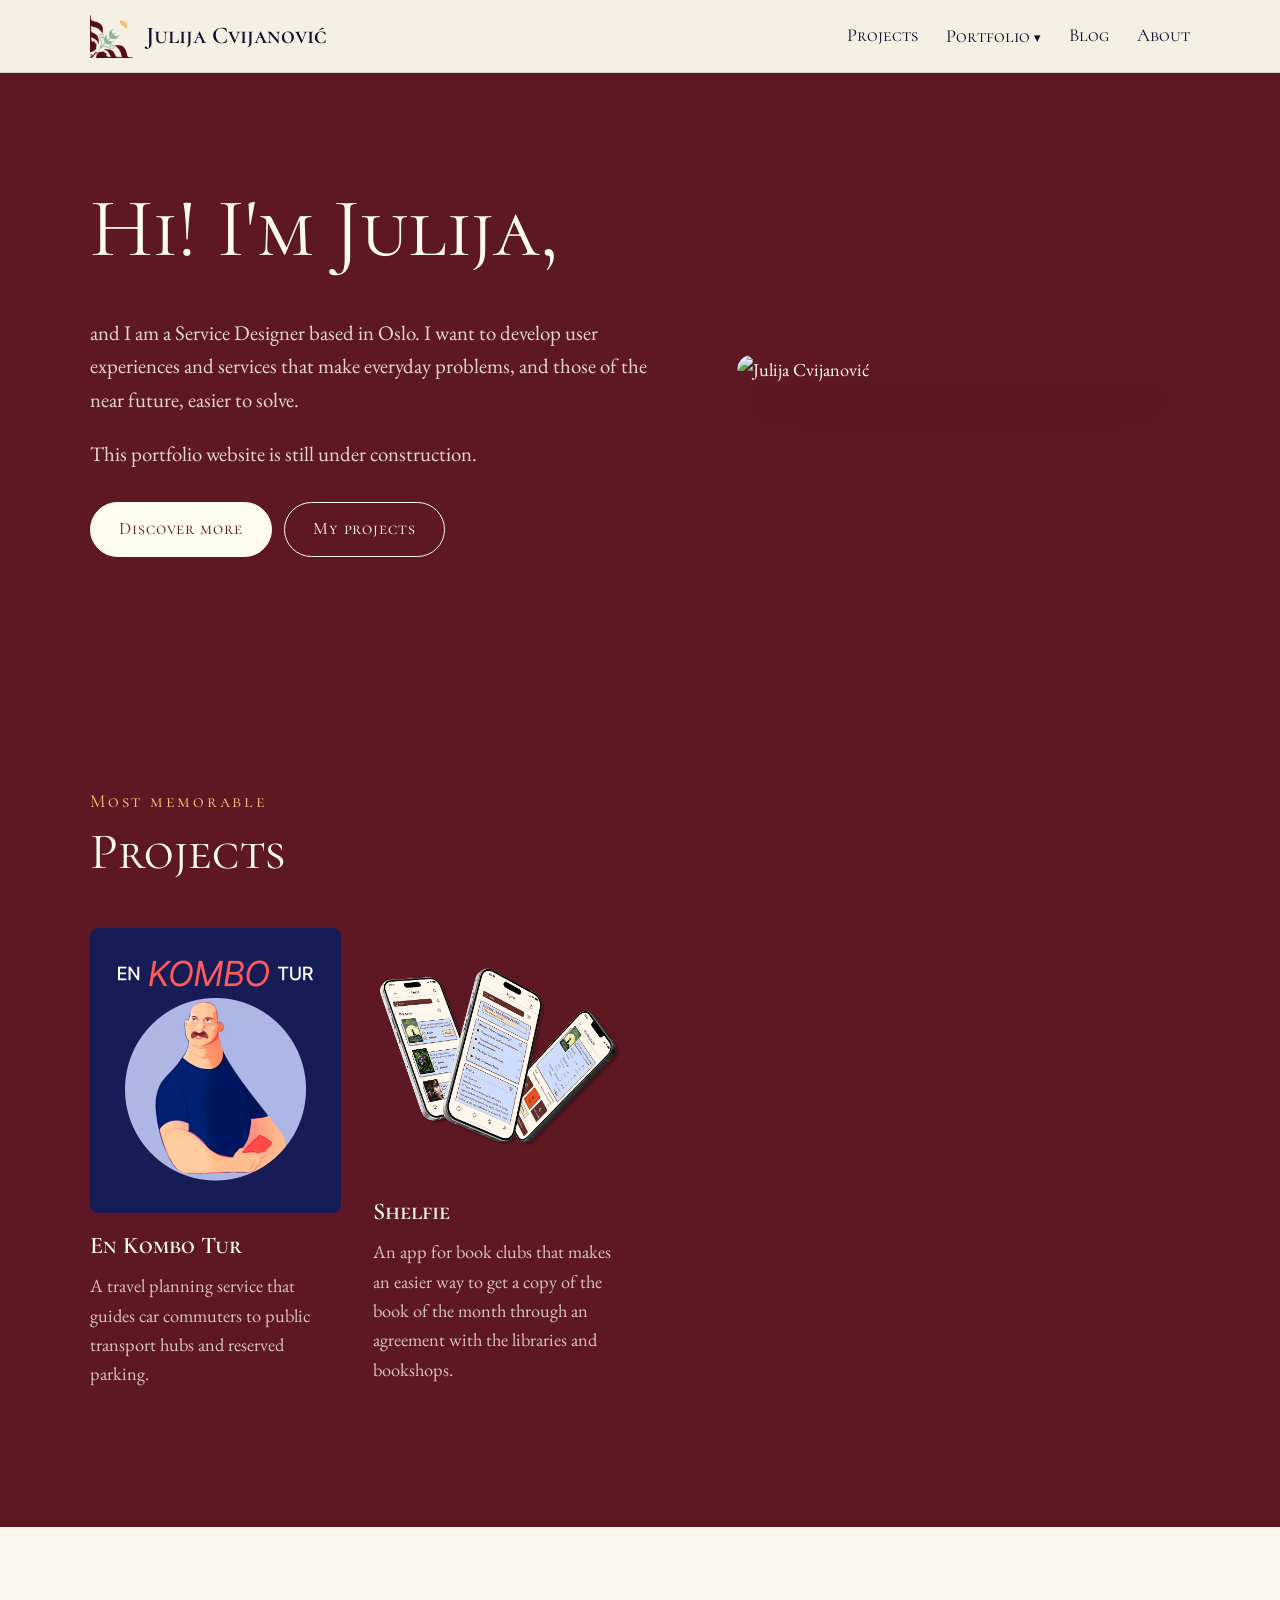
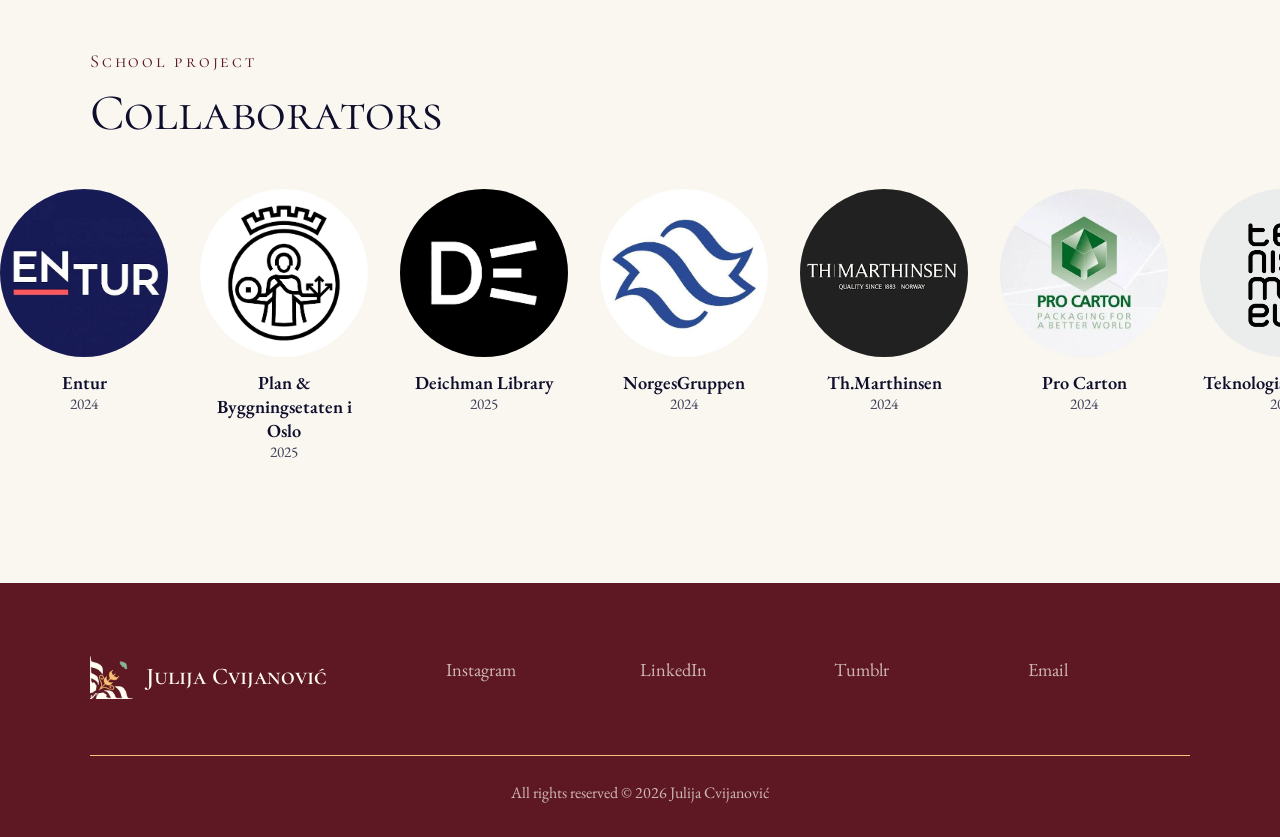
==== commit ee7d1975: "Homepage & Project pages updates - projects.js for easier and automatic overview of information - Te" ====
--- a/index.html
+++ b/index.html
@@ -73,9 +73,9 @@
         <p class="eyebrow">Most memorable</p>
         <h2>Projects</h2>
       
-        <!-- Cards are made from assets/projects.js (projects with featured: true).
+        <!-- Cards are made from assets/projects.js: the first 4 projects with featured: true.
              Change the card below to change how every card looks. -->
-        <div class="card-grid card-grid--4" data-projects="featured">
+        <div class="card-grid card-grid--4" data-projects="featured" data-limit="4">
           <template>
             <a class="card" data-field="page">
               <img class="card__img" data-field="teaser">
@@ -101,28 +101,32 @@
       <div class="carousel carousel--collab">
         <div class="carousel__track">
           <figure class="collab">
-            <div class="placeholder collab__photo"><span>Logo</span></div>
-            <figcaption><strong>[Company / name]</strong><span class="collab__year">[Year]</span></figcaption>
-          </figure>
-          <figure class="collab">
-            <div class="placeholder collab__photo"><span>Logo</span></div>
-            <figcaption><strong>[Company / name]</strong><span class="collab__year">[Year]</span></figcaption>
-          </figure>
-          <figure class="collab">
-            <div class="placeholder collab__photo"><span>Logo</span></div>
-            <figcaption><strong>[Company / name]</strong><span class="collab__year">[Year]</span></figcaption>
-          </figure>
-          <figure class="collab">
-            <div class="placeholder collab__photo"><span>Logo</span></div>
-            <figcaption><strong>[Company / name]</strong><span class="collab__year">[Year]</span></figcaption>
-          </figure>
-          <figure class="collab">
-            <div class="placeholder collab__photo"><span>Logo</span></div>
-            <figcaption><strong>[Company / name]</strong><span class="collab__year">[Year]</span></figcaption>
-          </figure>
-          <figure class="collab">
-            <div class="placeholder collab__photo"><span>Photo</span></div>
-            <figcaption><strong>[Person's name]</strong><span class="collab__year">[Year]</span></figcaption>
+            <img src="assets/details/Collaborator_Logo/Entur.png" alt="Entur logo" class="collab__photo">
+            <figcaption><strong>Entur</strong><span class="collab__year">2024</span></figcaption>
+          </figure>
+          <figure class="collab">
+            <img src="assets/details/Collaborator_Logo/PBE-Oslo.png" alt="Plan & Byggningsetaten logo" class="collab__photo">
+            <figcaption><strong>Plan & Byggningsetaten i Oslo</strong><span class="collab__year">2025</span></figcaption>
+          </figure>
+          <figure class="collab">
+            <img src="assets/details/Collaborator_Logo/Deichman.png" alt="Deichman library logo" class="collab__photo">
+            <figcaption><strong>Deichman Library</strong><span class="collab__year">2025</span></figcaption>
+          </figure>
+          <figure class="collab">
+            <img src="assets/details/Collaborator_Logo/Norgesgruppen.png" alt="Norgesgruppen logo" class="collab__photo">
+            <figcaption><strong>NorgesGruppen</strong><span class="collab__year">2024</span></figcaption>
+          </figure>
+          <figure class="collab">
+            <img src="assets/details/Collaborator_Logo/Th-Marthinsen.png" alt="Th-Marthinsen logo" class="collab__photo">
+            <figcaption><strong>Th.Marthinsen</strong><span class="collab__year">2024</span></figcaption>
+          </figure>
+          <figure class="collab">
+            <img src="assets/details/Collaborator_Logo/ProCarton.png" alt="Pro Carton logo" class="collab__photo">
+            <figcaption><strong>Pro Carton</strong><span class="collab__year">2024</span></figcaption>
+          </figure>
+          <figure class="collab">
+            <img src="assets/details/Collaborator_Logo/TekniskMuseum.png" alt="Teknologisk Museum logo" class="collab__photo">
+            <figcaption><strong>Teknologisk Museum</strong><span class="collab__year">2023</span></figcaption>
           </figure>
         </div>
       </div>
--- a/assets/style.css
+++ b/assets/style.css
@@ -312,11 +312,10 @@
 
 .card p { color: var(--onyx-light); }
 
-/* Card image (same size as .placeholder--card) */
+/* Card image: the whole image is shown in its own proportions (never cropped) */
 .card__img {
   width: 100%;
-  aspect-ratio: 4 / 3;
-  object-fit: cover;
+  height: auto;
   border-radius: var(--radius);
   margin-bottom: 1.2rem;
 }
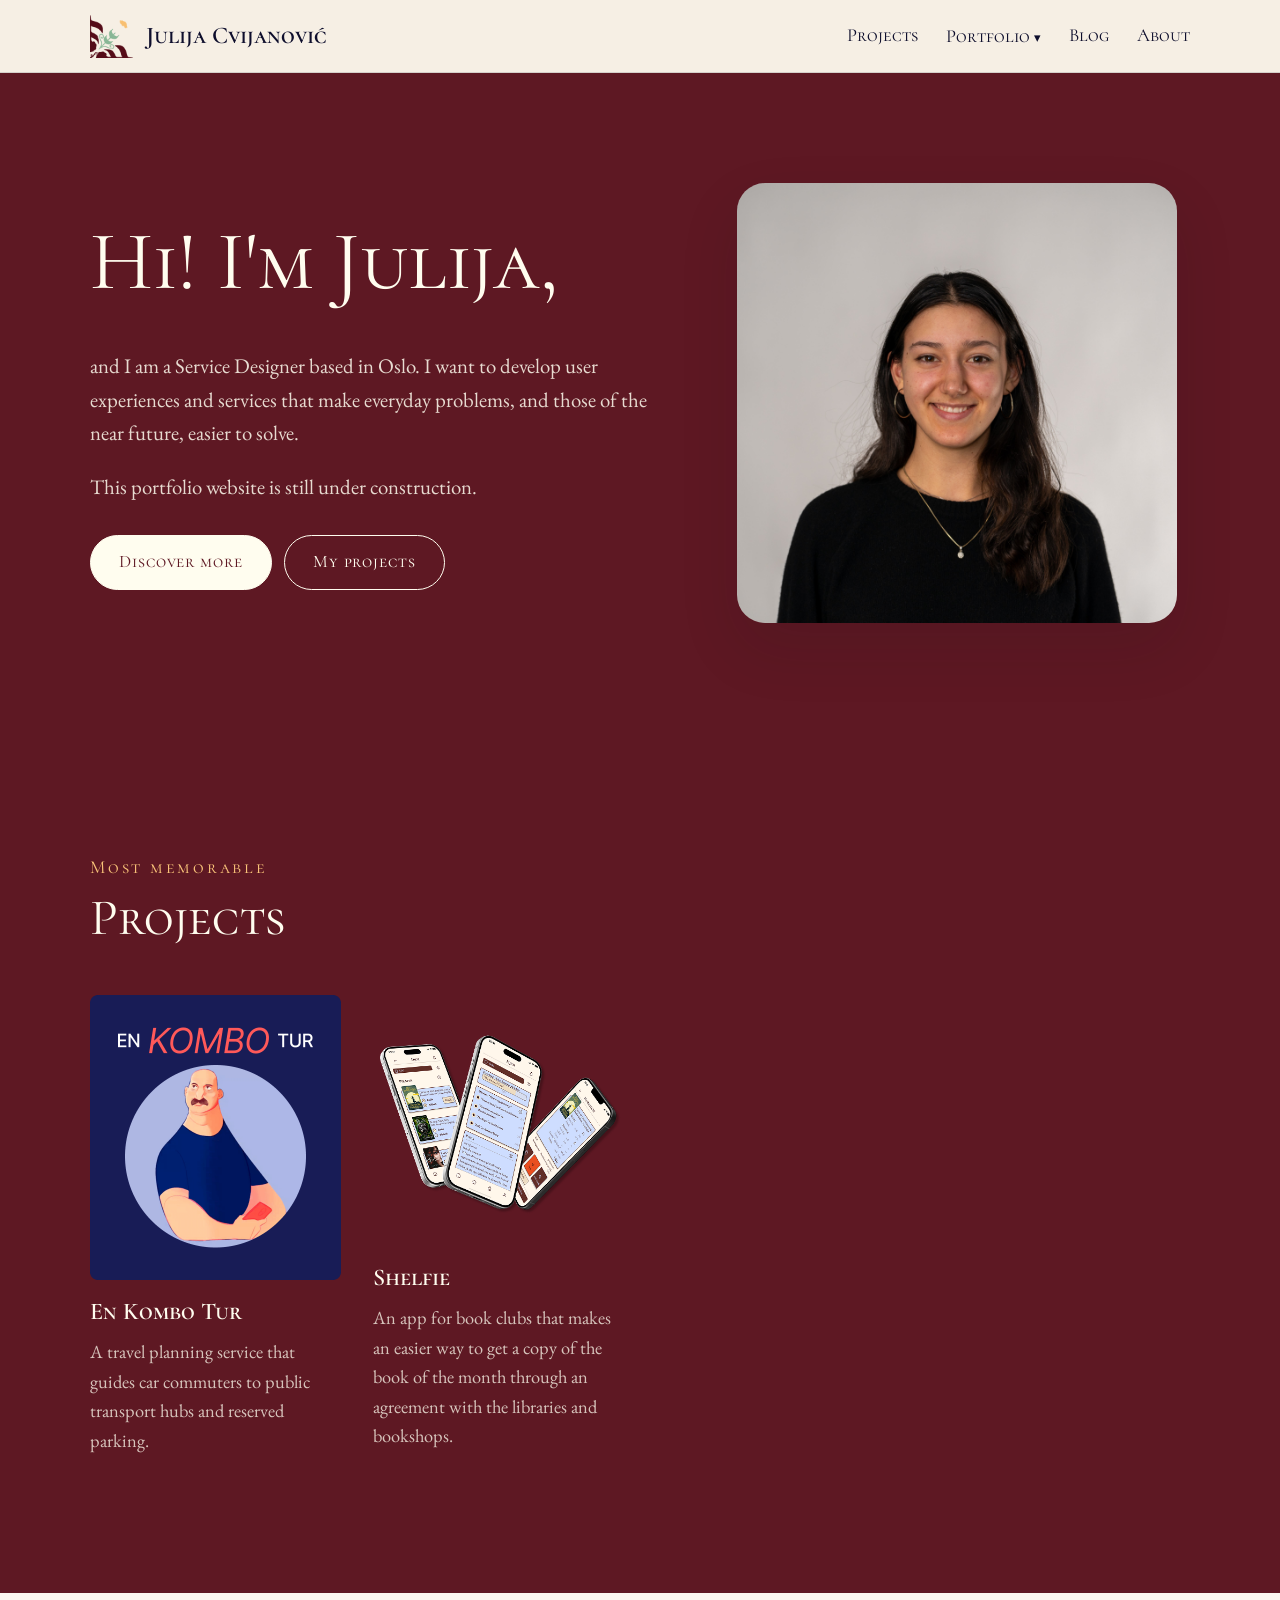
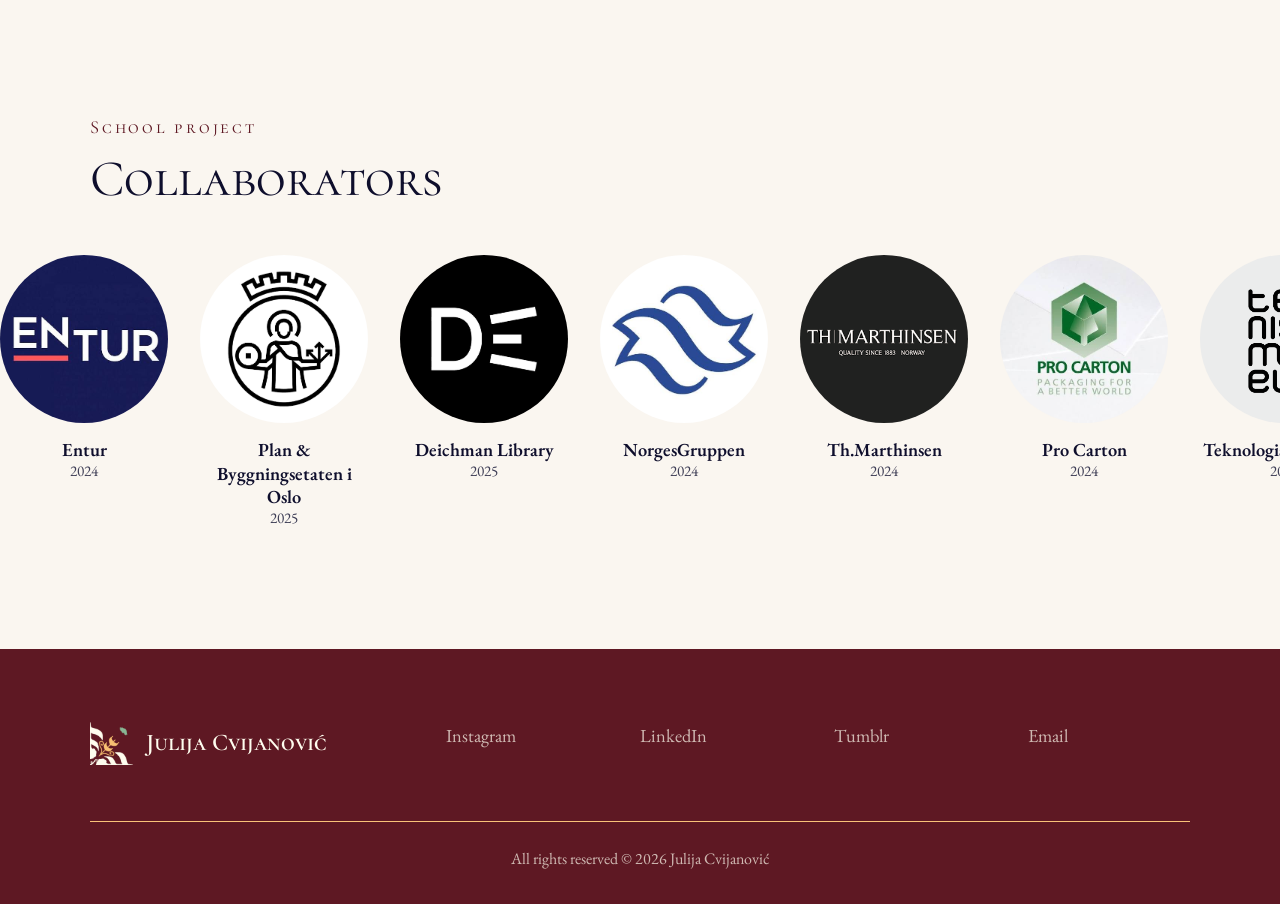
==== commit 2dc1c237: "Mini bug" ====
--- a/index.html
+++ b/index.html
@@ -61,7 +61,7 @@
         </div>
         <div class="hero__media">
           <div class="intro-portrait">
-            <img src="assets/details/julijaCvijanovic_photo.jpg" alt="Julija Cvijanović" />
+            <img src="assets/details/julijacvijanovic_photo.jpg" alt="Julija Cvijanović" />
           </div>
         </div>
       </div>
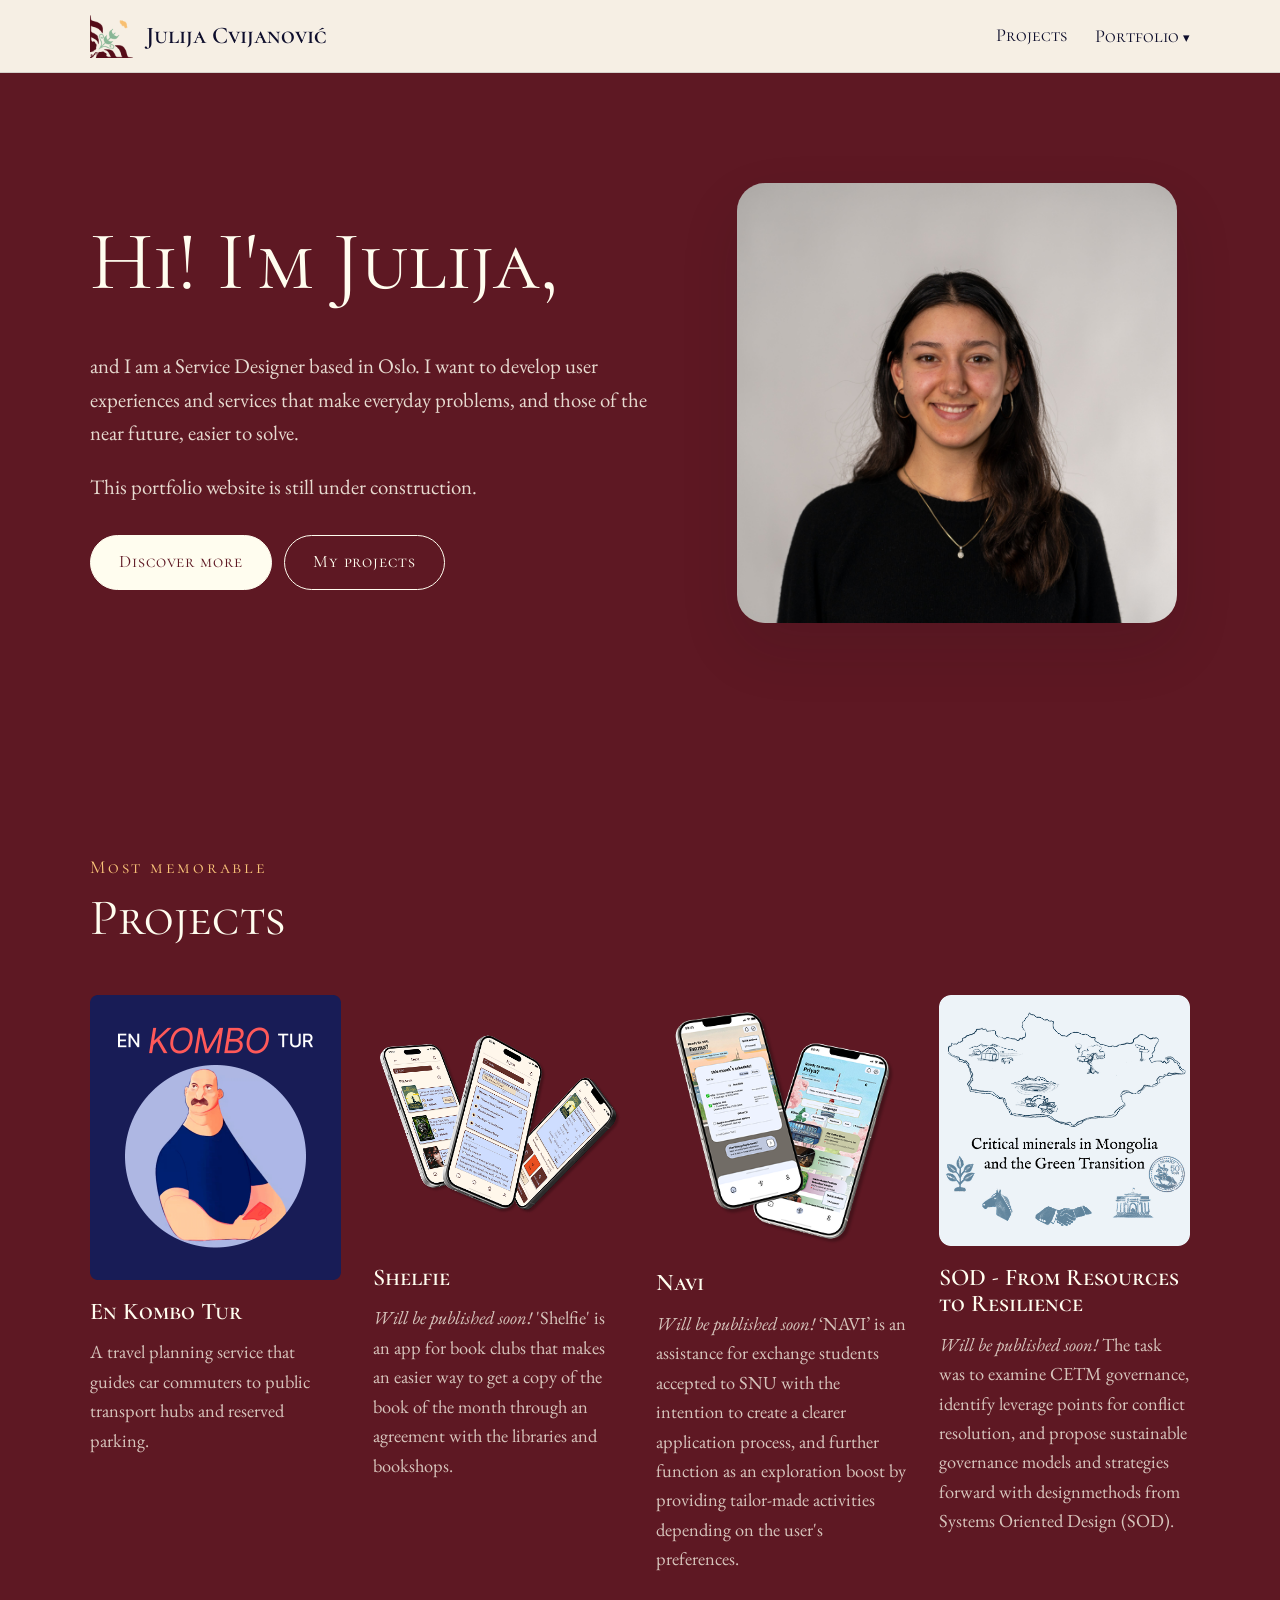
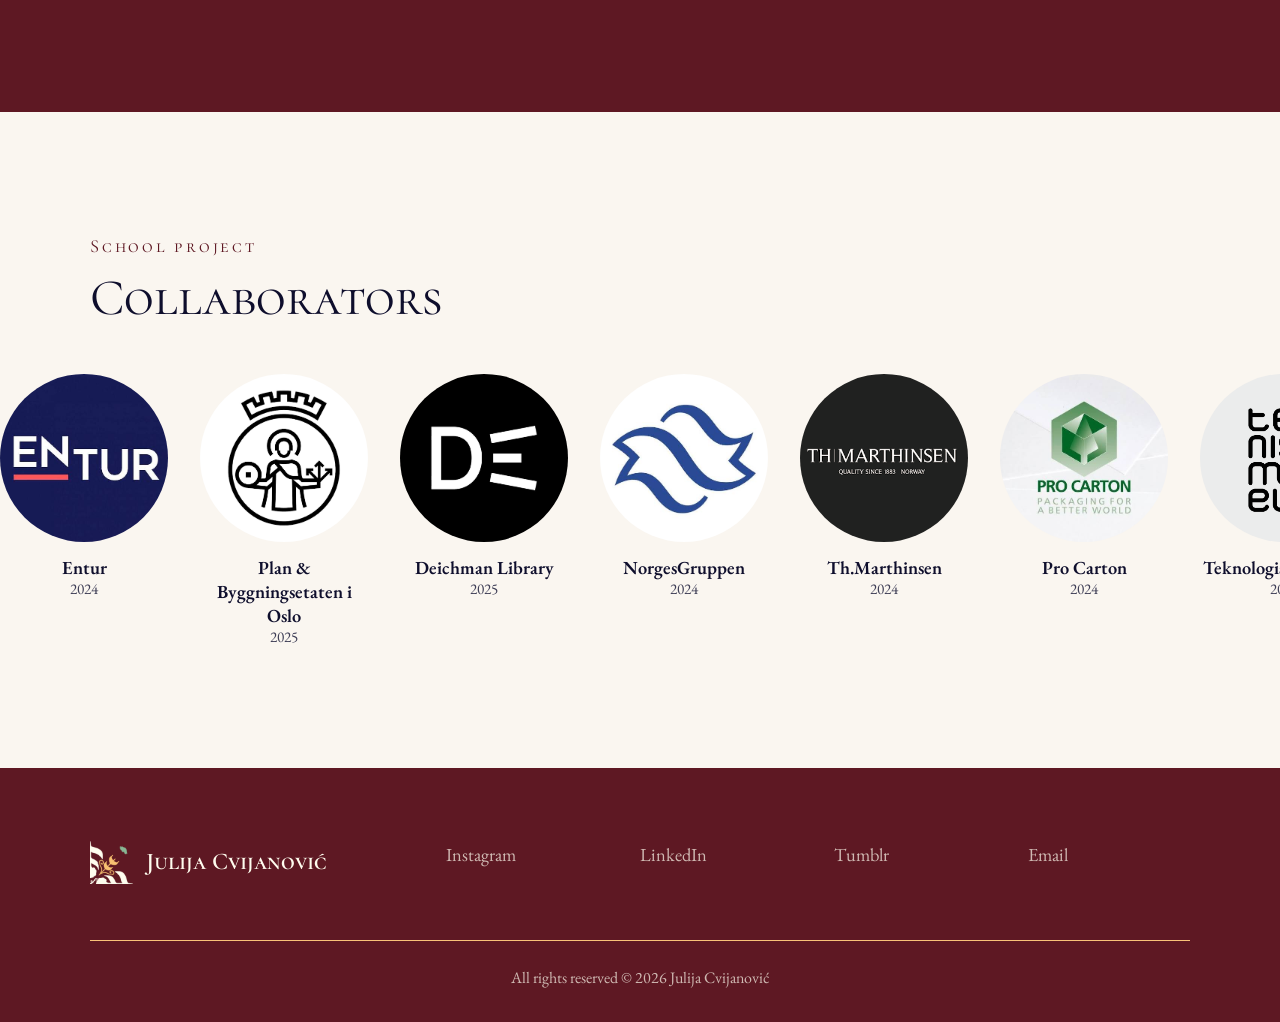
==== commit 2e310fb7: "Several teaser project updates Shelfie, Protection of the Season, SOD and Timeless" ====
--- a/index.html
+++ b/index.html
@@ -32,8 +32,8 @@
             <a href="#" onclick="requestDownload(); return false;">Download PDF</a>
           </div>
         </div>
-        <a href="#blog">Blog</a>
-        <a href="#about">About</a>
+        <!-- <a href="#blog">Blog</a> -->
+        <!-- <a href="#about">About</a> -->
       </nav>
     </div>
   </header>
@@ -80,7 +80,7 @@
             <a class="card" data-field="page">
               <img class="card__img" data-field="teaser">
               <h3 data-field="title"></h3>
-              <p data-field="summary"></p>
+              <p><em data-field="note"></em> <span data-field="summary"></span></p>
             </a>
           </template>
         </div>
--- a/assets/style.css
+++ b/assets/style.css
@@ -418,7 +418,9 @@
 
 .project-meta {
   display: grid;
-  grid-template-columns: repeat(4, 1fr);
+  /* All visible items share one row, however many there are */
+  grid-auto-flow: column;
+  grid-auto-columns: minmax(0, 1fr);
   gap: 24px;
   margin: 3rem 0;
   padding-top: 1.5rem;
@@ -550,6 +552,38 @@
   .carousel__track { animation: none; }
 }
 
+/* Pop-up text box on carousel photos (made by script.js) */
+.photo-tip {
+  position: fixed;
+  z-index: 50;
+  padding: 0.85rem 1.1rem 0.9rem;
+  background: var(--onyx);
+  color: rgba(255, 253, 239, 0.85);
+  border-top: 2px solid var(--goldilocks);
+  border-radius: var(--radius);
+  box-shadow: 0 14px 30px var(--shadow);
+  font-size: 1rem;
+  line-height: 1.45;
+  pointer-events: none;
+  opacity: 0;
+  transform: translateY(6px);
+  transition: opacity 0.3s, transform 0.3s;
+}
+.photo-tip.is-visible {
+  opacity: 1;
+  transform: none;
+}
+.photo-tip p { margin: 0; }
+.photo-tip__title {
+  font-family: var(--font-heading);
+  letter-spacing: 0.08em;
+  color: var(--goldilocks);
+  margin-bottom: 0.25rem !important;
+}
+@media (prefers-reduced-motion: reduce) {
+  .photo-tip { transform: none; transition: opacity 0.2s; }
+}
+
 .split {
   display: grid;
   grid-template-columns: 1.4fr 1fr;
@@ -681,7 +715,7 @@
   .feature-grid { grid-template-columns: repeat(2, 1fr); }
   .cs-insights--3 { grid-template-columns: repeat(2, 1fr); }
   .gallery { grid-template-columns: repeat(2, 1fr); }
-  .project-meta { grid-template-columns: repeat(2, 1fr); }
+  .project-meta { grid-auto-flow: row; grid-template-columns: repeat(2, 1fr); }
   .footer__grid { grid-template-columns: repeat(3, 1fr); }
   .footer__grid > div:first-child { grid-column: 1 / -1; }
 }
